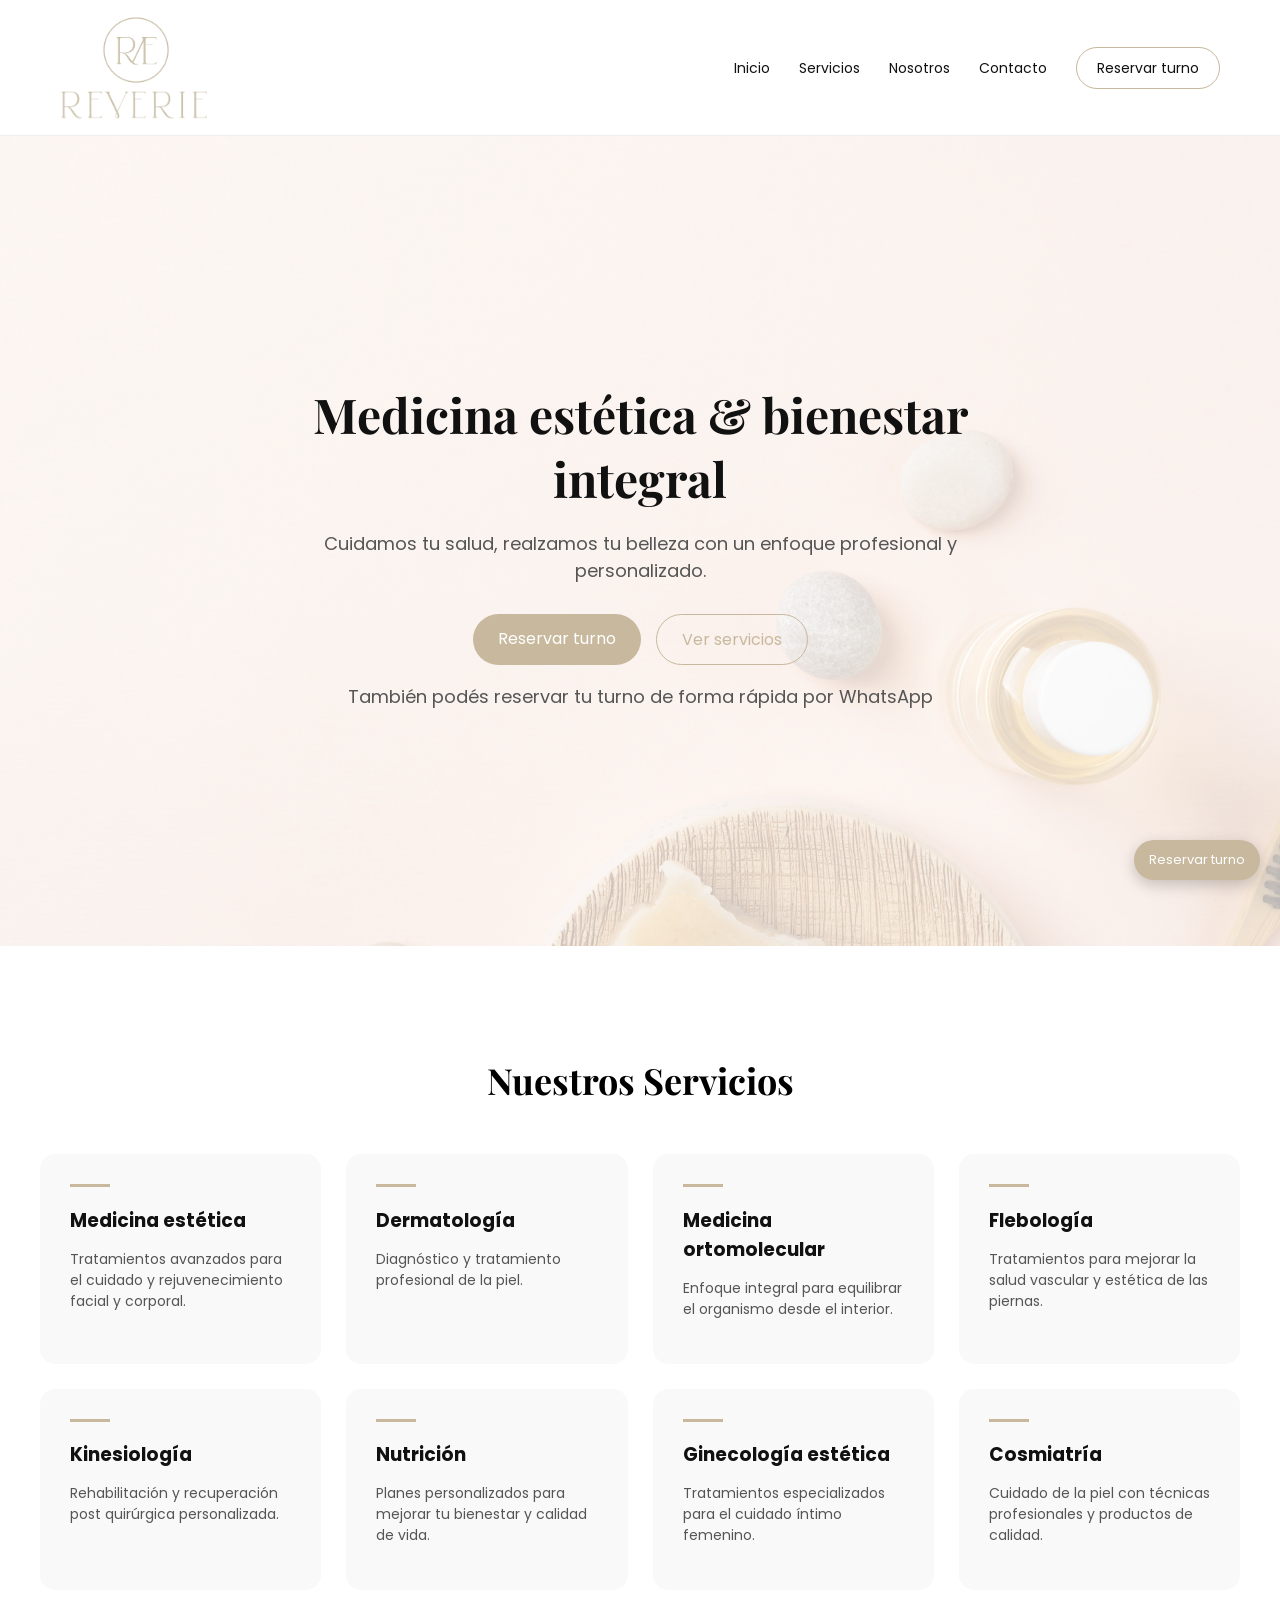
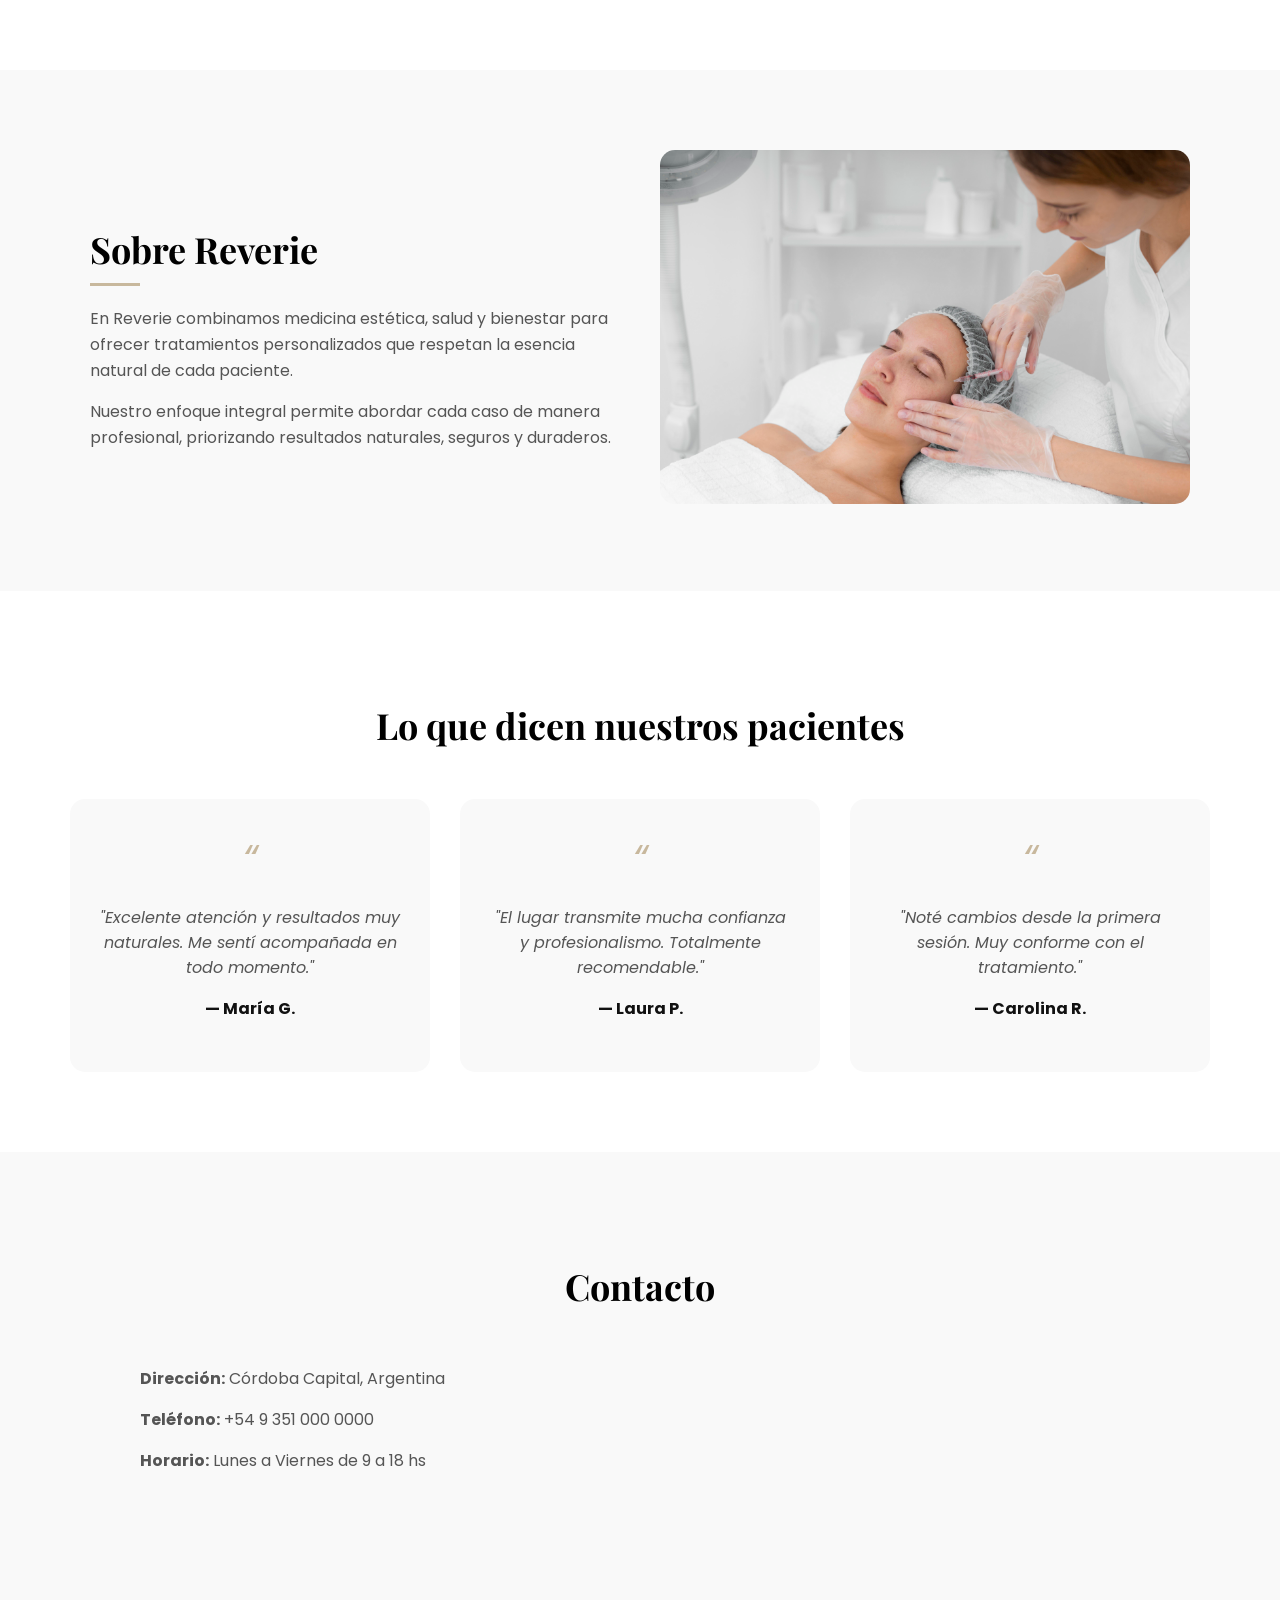
==== index.html @ ec33762c "Primera versión web Reverie" ====
<!DOCTYPE html>
<html lang="es">
<head>
  <meta charset="UTF-8">
  <title>Reverie</title>
  <link rel="stylesheet" href="assets/css/styles.css">
  <link href="https://fonts.googleapis.com/css2?family=Playfair+Display&family=Poppins&display=swap" rel="stylesheet">
  <meta name="viewport" content="width=device-width, initial-scale=1.0">
</head>

<body>

<header class="header">
  <div class="logo">
    <img src="assets/img/Logos/Logos_Logo-Top1.png" alt="Reverie símbolo" class="logo-top">
    <img src="assets/img/Logos/Logos_Logo-Text1.png" alt="Reverie" class="logo-text">
  </div>

  <nav class="nav">
    <a href="#">Inicio</a>
    <a href="#servicios">Servicios</a>
    <a href="#nosotros">Nosotros</a>
    <a href="#contacto">Contacto</a>

    <a href="https://wa.me/5493510000000?text=Hola,%20quiero%20sacar%20un%20turno%20en%20Reverie" 
       class="btn-nav" 
       target="_blank">
       Reservar turno
    </a>
  </nav>
</header>

<section class="hero">
  <div class="hero-content">
    <h1>Medicina estética & bienestar integral</h1>
    <p>Cuidamos tu salud, realzamos tu belleza con un enfoque profesional y personalizado.</p>
    
    <div class="hero-buttons">
      <a href="https://wa.me/5493510000000?text=Hola,%20me%20gustaría%20sacar%20un%20turno%20en%20Reverie" 
         class="btn-primary" 
         target="_blank">
         Reservar turno
      </a>

      <a href="#servicios" class="btn-secondary">Ver servicios</a>
    </div>

    <p class="whatsapp-info">
      También podés reservar tu turno de forma rápida por WhatsApp
    </p>
  </div>
</section>

<section class="services" id="servicios">
  <h2>Nuestros Servicios</h2>

  <div class="services-container">

    <div class="service-card">
      <h3>Medicina estética</h3>
      <p>Tratamientos avanzados para el cuidado y rejuvenecimiento facial y corporal.</p>
    </div>

    <div class="service-card">
      <h3>Dermatología</h3>
      <p>Diagnóstico y tratamiento profesional de la piel.</p>
    </div>

    <div class="service-card">
      <h3>Medicina ortomolecular</h3>
      <p>Enfoque integral para equilibrar el organismo desde el interior.</p>
    </div>

    <div class="service-card">
      <h3>Flebología</h3>
      <p>Tratamientos para mejorar la salud vascular y estética de las piernas.</p>
    </div>

    <div class="service-card">
      <h3>Kinesiología</h3>
      <p>Rehabilitación y recuperación post quirúrgica personalizada.</p>
    </div>

    <div class="service-card">
      <h3>Nutrición</h3>
      <p>Planes personalizados para mejorar tu bienestar y calidad de vida.</p>
    </div>

    <div class="service-card">
      <h3>Ginecología estética</h3>
      <p>Tratamientos especializados para el cuidado íntimo femenino.</p>
    </div>

    <div class="service-card">
      <h3>Cosmiatría</h3>
      <p>Cuidado de la piel con técnicas profesionales y productos de calidad.</p>
    </div>

  </div>
</section>

<section class="about" id="nosotros">
  <div class="about-container">

    <div class="about-text">
      <h2>Sobre Reverie</h2>
      <p>
        En Reverie combinamos medicina estética, salud y bienestar para ofrecer tratamientos personalizados que respetan la esencia natural de cada paciente.
      </p>
      <p>
        Nuestro enfoque integral permite abordar cada caso de manera profesional, priorizando resultados naturales, seguros y duraderos.
      </p>
    </div>

    <div class="about-image">
      <img src="assets/img/tratamientoestetico.jpg" alt="Centro estético Reverie">
    </div>

  </div>
</section>

<section class="testimonials">
  <h2>Lo que dicen nuestros pacientes</h2>

  <div class="testimonials-container">

    <div class="testimonial-card">
      <p>"Excelente atención y resultados muy naturales. Me sentí acompañada en todo momento."</p>
      <h4>— María G.</h4>
    </div>

    <div class="testimonial-card">
      <p>"El lugar transmite mucha confianza y profesionalismo. Totalmente recomendable."</p>
      <h4>— Laura P.</h4>
    </div>

    <div class="testimonial-card">
      <p>"Noté cambios desde la primera sesión. Muy conforme con el tratamiento."</p>
      <h4>— Carolina R.</h4>
    </div>

  </div>
</section>

<section class="contact" id="contacto">
  <h2>Contacto</h2>

  <div class="contact-container">

    <div class="contact-info">
      <p><strong>Dirección:</strong> Córdoba Capital, Argentina</p>
      <p><strong>Teléfono:</strong> +54 9 351 000 0000</p>
      <p><strong>Horario:</strong> Lunes a Viernes de 9 a 18 hs</p>
    </div>

    <div class="contact-map">
      <iframe 
        src="https://www.google.com/maps?q=Cordoba+Argentina&output=embed"
        width="100%" 
        height="300" 
        style="border:0;" 
        loading="lazy">
      </iframe>
    </div>

  </div>
</section>

<a href="https://wa.me/5493510000000?text=Hola,%20quiero%20sacar%20un%20turno%20en%20Reverie" 
   class="whatsapp-float" 
   target="_blank">
   Reservar turno
</a>

</body>
</html>
---- assets/css/styles.css ----
body {
  margin: 0;
  font-family: 'Poppins', sans-serif;
}

.header {
  display: flex;
  justify-content: space-between;
  align-items: center;
  padding: 15px 60px;
  background-color: white;
  border-bottom: 1px solid #eee;
}

.logo {
  display: flex;
  flex-direction: column;
  align-items: center;
}

.logo-top {
  height: 70px;
}

.logo-text {
  height: 30px;
  margin-top: 5px;
}

.nav a {
  margin-left: 25px;
  text-decoration: none;
  color: #111;
  font-size: 14px;
  transition: 0.3s;
}

.nav a:hover {
  color: #C8B89D;
}

.btn-nav {
  padding: 10px 20px;
  border: 1px solid #C8B89D;
  border-radius: 25px;
  color: #C8B89D;
}

.btn-nav:hover {
  background-color: #C8B89D;
  color: white;
}









.hero {
  height: 90vh;
  display: flex;
  align-items: center;
  justify-content: center;
  text-align: center;
  background: url('../img/fondorosaconvelas.jpg') center/cover no-repeat;
  padding: 0 20px;
}

.hero {
  position: relative;
}

.hero::before {
  content: "";
  position: absolute;
  width: 100%;
  height: 100%;
  background: rgba(255,255,255,0.7);
}

.hero-content {
  position: relative;
  z-index: 2;
}

.hero-content {
  max-width: 700px;
}

.hero h1 {
  font-family: 'Playfair Display', serif;
  font-size: 48px;
  margin-bottom: 20px;
  color: #111;
}

.hero p {
  font-size: 18px;
  color: #555;
  margin-bottom: 30px;
}

.hero-buttons {
  display: flex;
  justify-content: center;
  gap: 15px;
}

.btn-primary {
  padding: 12px 25px;
  background-color: #C8B89D;
  color: white;
  text-decoration: none;
  border-radius: 30px;
  transition: 0.3s;
}

.btn-primary:hover {
  background-color: #b2a487;
}

.btn-secondary {
  padding: 12px 25px;
  border: 1px solid #C8B89D;
  color: #C8B89D;
  text-decoration: none;
  border-radius: 30px;
}

.btn-secondary:hover {
  background-color: #C8B89D;
  color: white;
}






.services {
  padding: 80px 40px;
  background-color: #fff;
  text-align: center;
}

.services h2 {
  font-family: 'Playfair Display', serif;
  font-size: 36px;
  margin-bottom: 50px;
}

.services-container {
  display: grid;
  grid-template-columns: repeat(auto-fit, minmax(250px, 1fr));
  gap: 25px;
}

.service-card {
  background-color: #F9F9F9;
  padding: 30px;
  border-radius: 15px;
  transition: 0.3s;
  text-align: left;
}

.service-card h3 {
  margin-bottom: 10px;
  color: #111;
}

.service-card p {
  color: #555;
  font-size: 14px;
}

.service-card:hover {
  transform: translateY(-5px);
  box-shadow: 0 10px 25px rgba(0,0,0,0.08);
}

.service-card::before {
  content: "";
  display: block;
  width: 40px;
  height: 3px;
  background-color: #C8B89D;
  margin-bottom: 15px;
}


.about {
  padding: 80px 40px;
  background-color: #F9F9F9;
}

.about-container {
  display: flex;
  align-items: center;
  justify-content: space-between;
  gap: 40px;
  max-width: 1100px;
  margin: auto;
}

.about-text {
  flex: 1;
}

.about-text h2 {
  font-family: 'Playfair Display', serif;
  font-size: 36px;
  margin-bottom: 20px;
}

.about-text p {
  color: #555;
  margin-bottom: 15px;
  line-height: 1.6;
}

.about-image {
  flex: 1;
}

.about-image img {
  width: 100%;
  border-radius: 15px;
}

.about-text h2::after {
  content: "";
  display: block;
  width: 50px;
  height: 3px;
  background-color: #C8B89D;
  margin-top: 10px;
}




.testimonials {
  padding: 80px 40px;
  background-color: #fff;
  text-align: center;
}

.testimonials h2 {
  font-family: 'Playfair Display', serif;
  font-size: 36px;
  margin-bottom: 50px;
}

.testimonials-container {
  display: flex;
  justify-content: center;
  gap: 30px;
  flex-wrap: wrap;
}

.testimonial-card {
  background-color: #F9F9F9;
  padding: 30px;
  border-radius: 15px;
  max-width: 300px;
  font-style: italic;
  color: #555;
  transition: 0.3s;
}

.testimonial-card h4 {
  margin-top: 15px;
  font-style: normal;
  color: #111;
}

.testimonial-card:hover {
  transform: translateY(-5px);
  box-shadow: 0 10px 25px rgba(0,0,0,0.08);
}

.testimonial-card::before {
  content: "“";
  font-size: 40px;
  color: #C8B89D;
  display: block;
  margin-bottom: 10px;
}





.contact {
  padding: 80px 40px;
  background-color: #F9F9F9;
  text-align: center;
}

.contact h2 {
  font-family: 'Playfair Display', serif;
  font-size: 36px;
  margin-bottom: 40px;
}

.contact-container {
  display: flex;
  justify-content: space-between;
  gap: 40px;
  max-width: 1000px;
  margin: auto;
  flex-wrap: wrap;
}

.contact-info {
  flex: 1;
  text-align: left;
  color: #555;
}

.contact-info p {
  margin-bottom: 10px;
}

.contact-map {
  flex: 1;
}





.whatsapp-float {
  position: fixed;
  bottom: 20px;
  right: 20px;
  background-color: #C8B89D;
  color: white;
  padding: 12px 18px;
  border-radius: 30px;
  text-decoration: none;
  font-size: 14px;
  box-shadow: 0 5px 15px rgba(0,0,0,0.2);
  transition: 0.3s;
}

.whatsapp-float:hover {
  background-color: #b2a487;
}



.login {
  height: 100vh;
  display: flex;
  justify-content: center;
  align-items: center;
  background-color: #F5F5F5;
}

.login-container {
  background: white;
  padding: 40px;
  border-radius: 15px;
  width: 300px;
  text-align: center;
  box-shadow: 0 10px 25px rgba(0,0,0,0.1);
}

.login-container h2 {
  font-family: 'Playfair Display', serif;
  margin-bottom: 20px;
}

.login-container input {
  width: 100%;
  padding: 10px;
  margin-bottom: 15px;
  border: 1px solid #ddd;
  border-radius: 8px;
}

.login-container button {
  width: 100%;
  padding: 10px;
  background-color: #C8B89D;
  color: white;
  border: none;
  border-radius: 25px;
  cursor: pointer;
}

.login-container button:hover {
  background-color: #b2a487;
}




@media (max-width: 768px) {
  .header {
    flex-direction: column;
    padding: 15px;
  }

  .nav {
    display: flex;
    flex-direction: column;
    gap: 10px;
    margin-top: 10px;
  }

  .nav a {
    margin: 0;
  }
}

@media (max-width: 768px) {
  .hero {
    height: auto;
    padding: 60px 20px;
  }

  .hero h1 {
    font-size: 28px;
  }

  .hero p {
    font-size: 16px;
  }

  .hero-buttons {
    flex-direction: column;
  }

  .btn-primary,
  .btn-secondary {
    width: 100%;
  }
}

@media (max-width: 768px) {
  .services {
    padding: 60px 20px;
  }
}

@media (max-width: 768px) {
  .about-container {
    flex-direction: column;
    text-align: center;
  }

  .about-text {
    text-align: center;
  }
}

@media (max-width: 768px) {
  .contact-container {
    flex-direction: column;
  }

  .contact-info {
    text-align: center;
  }
}

.whatsapp-float {
  font-size: 13px;
  padding: 10px 15px;
}
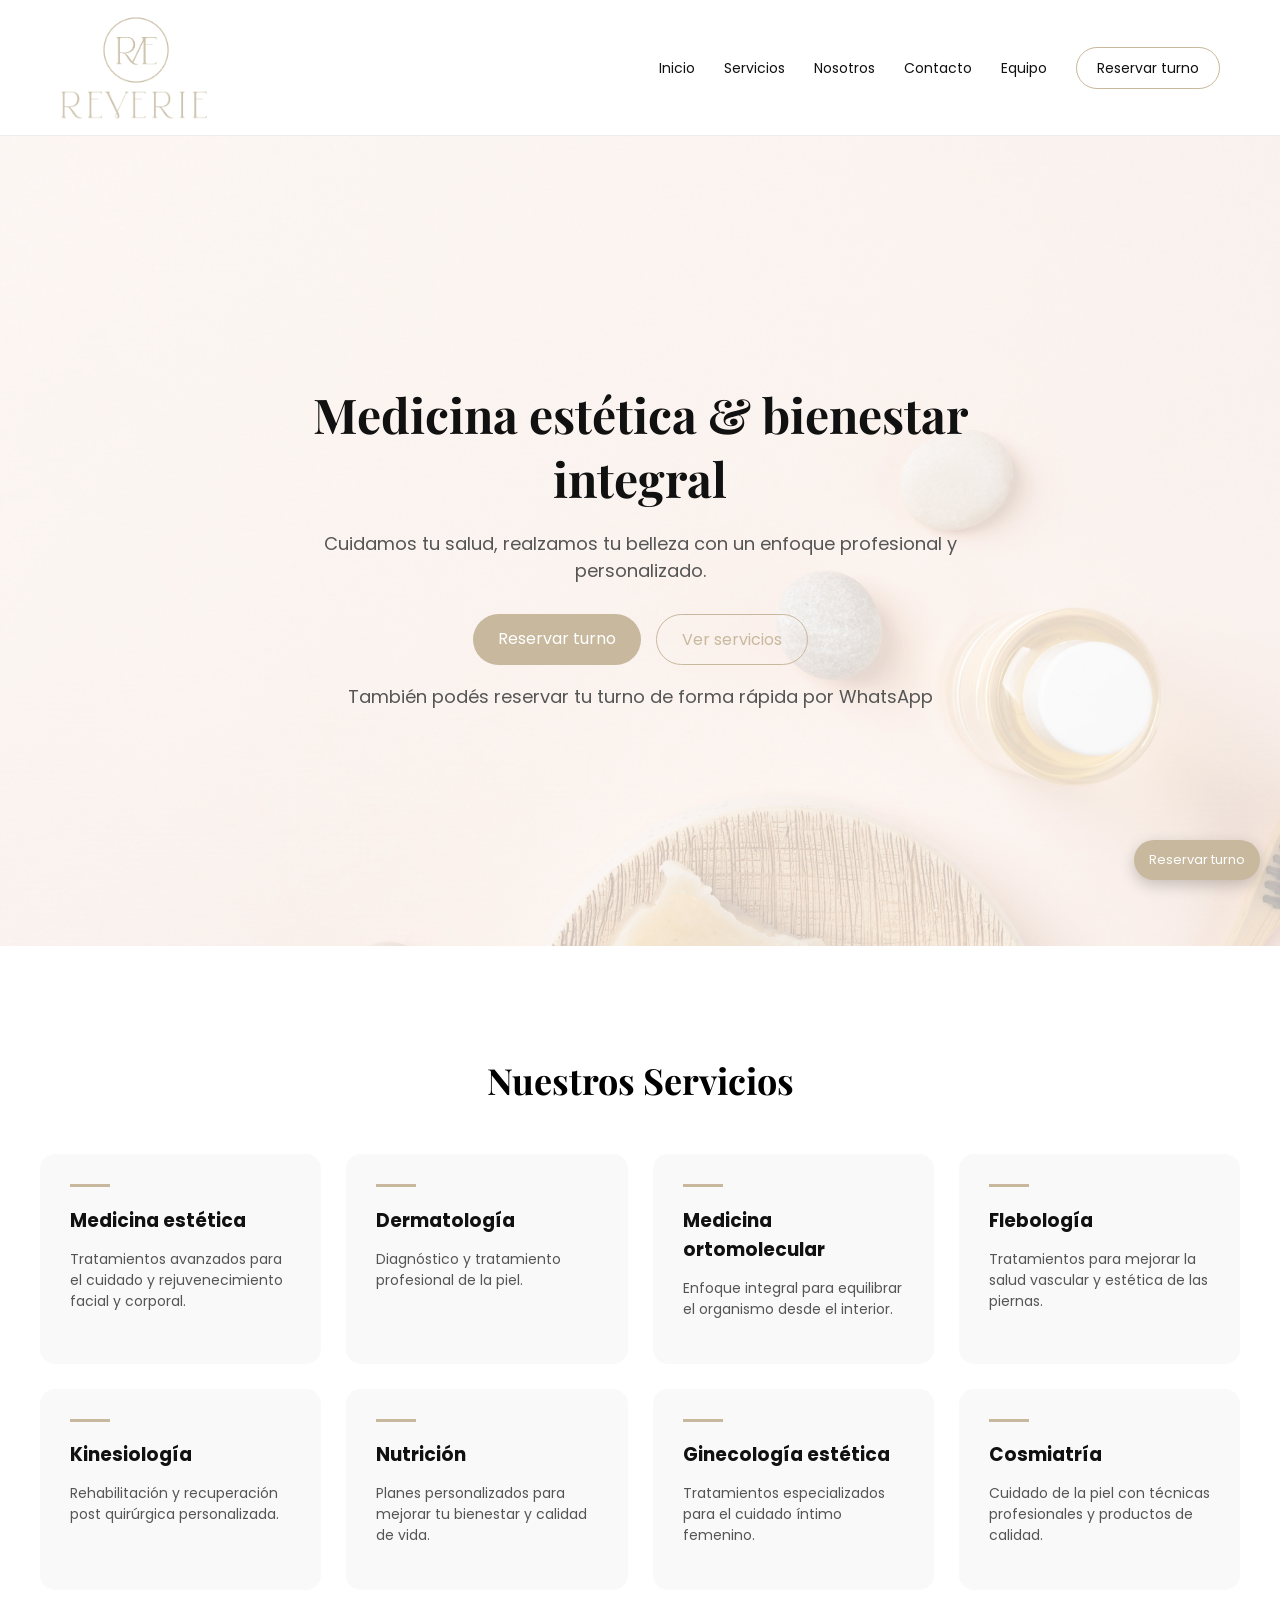
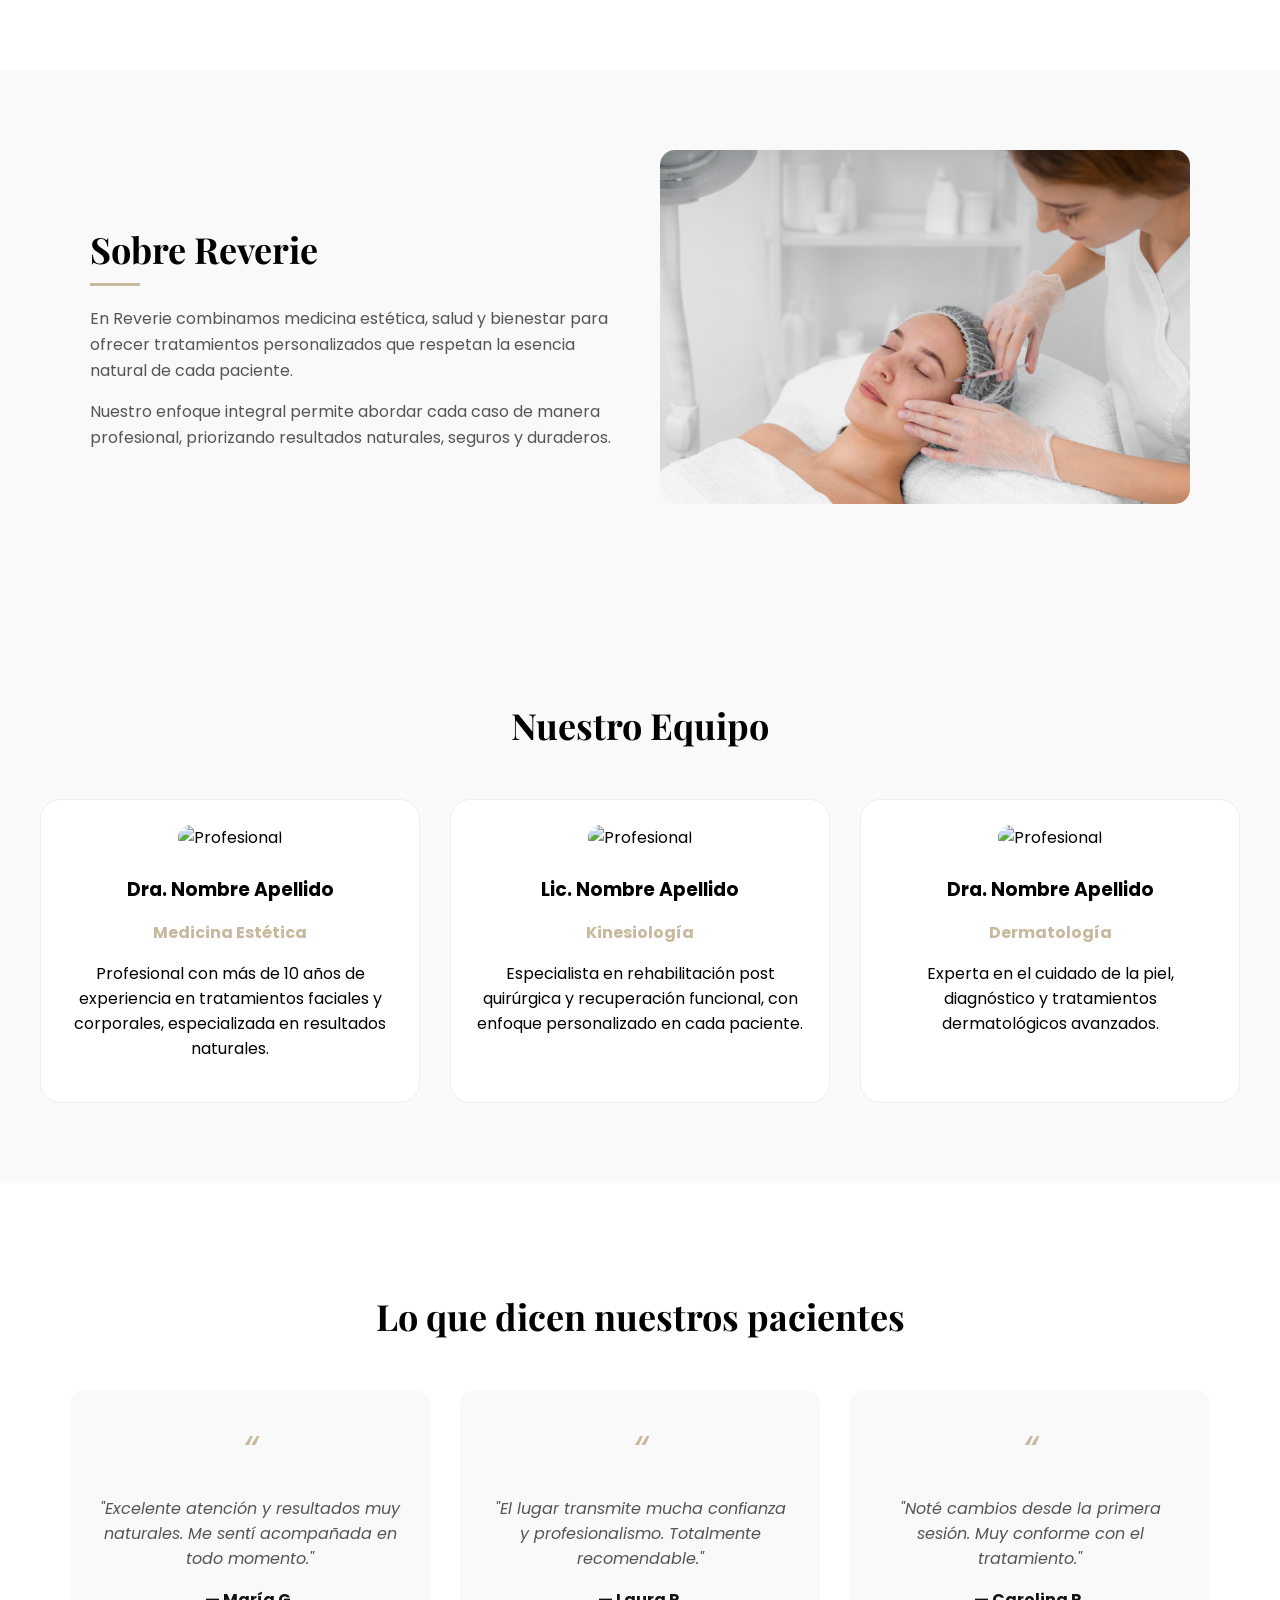
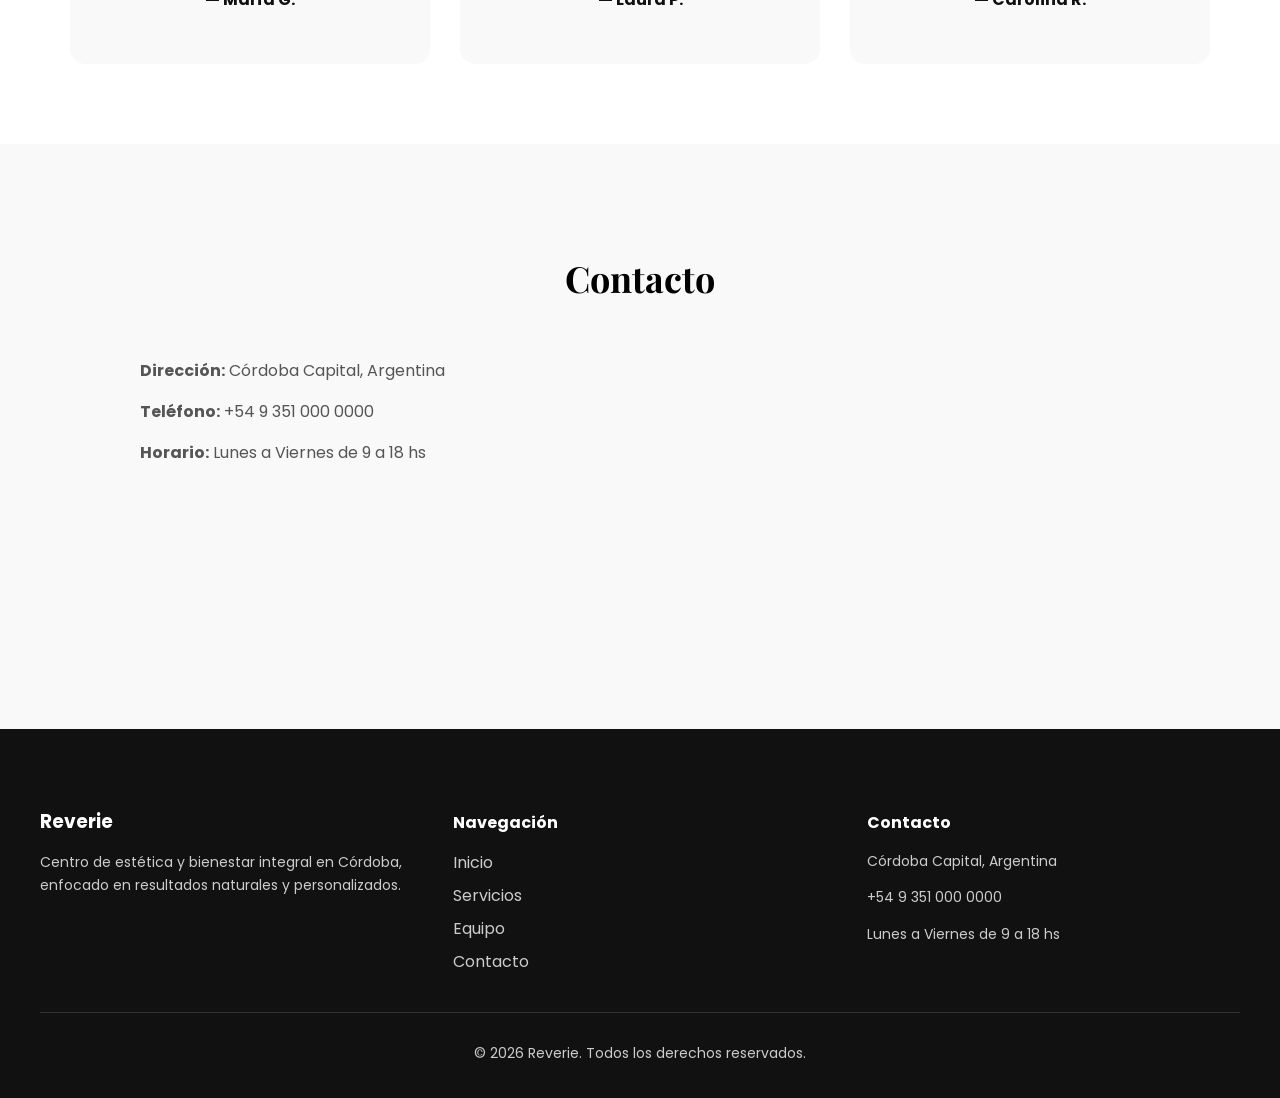
==== commit 5139f254: "Reverie cambios en el footer" ====
--- a/index.html
+++ b/index.html
@@ -6,6 +6,10 @@
   <link rel="stylesheet" href="assets/css/styles.css">
   <link href="https://fonts.googleapis.com/css2?family=Playfair+Display&family=Poppins&display=swap" rel="stylesheet">
   <meta name="viewport" content="width=device-width, initial-scale=1.0">
+  <meta name="description" content="Centro de estética en Córdoba especializado en medicina estética, dermatología, kinesiología y bienestar integral.">
+  <meta name="keywords" content="estética Córdoba, dermatología Córdoba, tratamientos faciales, kinesiología, spa Córdoba">
+  <meta name="author" content="Reverie">
+
 </head>
 
 <body>
@@ -21,6 +25,7 @@
     <a href="#servicios">Servicios</a>
     <a href="#nosotros">Nosotros</a>
     <a href="#contacto">Contacto</a>
+    <a href="#equipo">Equipo</a>
 
     <a href="https://wa.me/5493510000000?text=Hola,%20quiero%20sacar%20un%20turno%20en%20Reverie" 
        class="btn-nav" 
@@ -28,6 +33,8 @@
        Reservar turno
     </a>
   </nav>
+
+  
 </header>
 
 <section class="hero">
@@ -119,6 +126,41 @@
   </div>
 </section>
 
+<section class="team" id="equipo">
+  <h2>Nuestro Equipo</h2>
+
+  <div class="team-container">
+
+    <div class="team-card">
+      <img src="assets/img/profesional1.jpg" alt="Profesional">
+      <h3>Dra. Nombre Apellido</h3>
+      <p class="especialidad">Medicina Estética</p>
+      <p>
+        Profesional con más de 10 años de experiencia en tratamientos faciales y corporales, especializada en resultados naturales.
+      </p>
+    </div>
+
+    <div class="team-card">
+      <img src="assets/img/profesional2.jpg" alt="Profesional">
+      <h3>Lic. Nombre Apellido</h3>
+      <p class="especialidad">Kinesiología</p>
+      <p>
+        Especialista en rehabilitación post quirúrgica y recuperación funcional, con enfoque personalizado en cada paciente.
+      </p>
+    </div>
+
+    <div class="team-card">
+      <img src="assets/img/profesional3.jpg" alt="Profesional">
+      <h3>Dra. Nombre Apellido</h3>
+      <p class="especialidad">Dermatología</p>
+      <p>
+        Experta en el cuidado de la piel, diagnóstico y tratamientos dermatológicos avanzados.
+      </p>
+    </div>
+
+  </div>
+</section>
+
 <section class="testimonials">
   <h2>Lo que dicen nuestros pacientes</h2>
 
@@ -172,5 +214,37 @@
    Reservar turno
 </a>
 
+<footer class="footer">
+
+  <div class="footer-container">
+
+    <div class="footer-brand">
+      <h3>Reverie</h3>
+      <p>Centro de estética y bienestar integral en Córdoba, enfocado en resultados naturales y personalizados.</p>
+    </div>
+
+    <div class="footer-links">
+      <h4>Navegación</h4>
+      <a href="#">Inicio</a>
+      <a href="#servicios">Servicios</a>
+      <a href="#equipo">Equipo</a>
+      <a href="#contacto">Contacto</a>
+    </div>
+
+    <div class="footer-contact">
+      <h4>Contacto</h4>
+      <p>Córdoba Capital, Argentina</p>
+      <p>+54 9 351 000 0000</p>
+      <p>Lunes a Viernes de 9 a 18 hs</p>
+    </div>
+
+  </div>
+
+  <div class="footer-bottom">
+    <p>© 2026 Reverie. Todos los derechos reservados.</p>
+  </div>
+
+</footer>
+
 </body>
 </html>
--- a/assets/css/styles.css
+++ b/assets/css/styles.css
@@ -239,6 +239,59 @@
   margin-top: 10px;
 }
 
+
+
+
+
+
+.team {
+  padding: 80px 40px;
+  background-color: #FAFAFA;
+  text-align: center;
+}
+
+.team h2 {
+  font-family: 'Playfair Display', serif;
+  font-size: 36px;
+  margin-bottom: 50px;
+}
+
+.team-container {
+  display: grid;
+  grid-template-columns: repeat(auto-fit, minmax(250px, 1fr));
+  gap: 30px;
+}
+
+.team-card {
+  background: white;
+  border-radius: 20px;
+  padding: 25px;
+  transition: 0.3s;
+  border: 1px solid #eee;
+}
+
+.team-card:hover {
+  transform: translateY(-8px);
+  box-shadow: 0 15px 30px rgba(0,0,0,0.08);
+}
+
+.team-card img {
+  width: 100%;
+  height: 250px;
+  object-fit: cover;
+  border-radius: 15px;
+  margin-bottom: 15px;
+}
+
+.team-card h3 {
+  margin: 10px 0 5px;
+}
+
+.especialidad {
+  color: #C8B89D;
+  font-weight: bold;
+  margin-bottom: 10px;
+}
 
 
 
@@ -474,3 +527,49 @@
   padding: 10px 15px;
 }
 
+
+
+
+
+.footer {
+  background-color: #111;
+  color: #fff;
+  padding: 60px 40px 20px;
+}
+
+.footer-container {
+  display: grid;
+  grid-template-columns: repeat(auto-fit, minmax(200px, 1fr));
+  gap: 40px;
+  margin-bottom: 30px;
+}
+
+.footer h3, .footer h4 {
+  margin-bottom: 15px;
+}
+
+.footer p {
+  color: #ccc;
+  font-size: 14px;
+  line-height: 1.6;
+}
+
+.footer-links a {
+  display: block;
+  text-decoration: none;
+  color: #ccc;
+  margin-bottom: 8px;
+  transition: 0.3s;
+}
+
+.footer-links a:hover {
+  color: #C8B89D;
+}
+
+.footer-bottom {
+  border-top: 1px solid #333;
+  text-align: center;
+  padding-top: 15px;
+  font-size: 13px;
+  color: #777;
+}
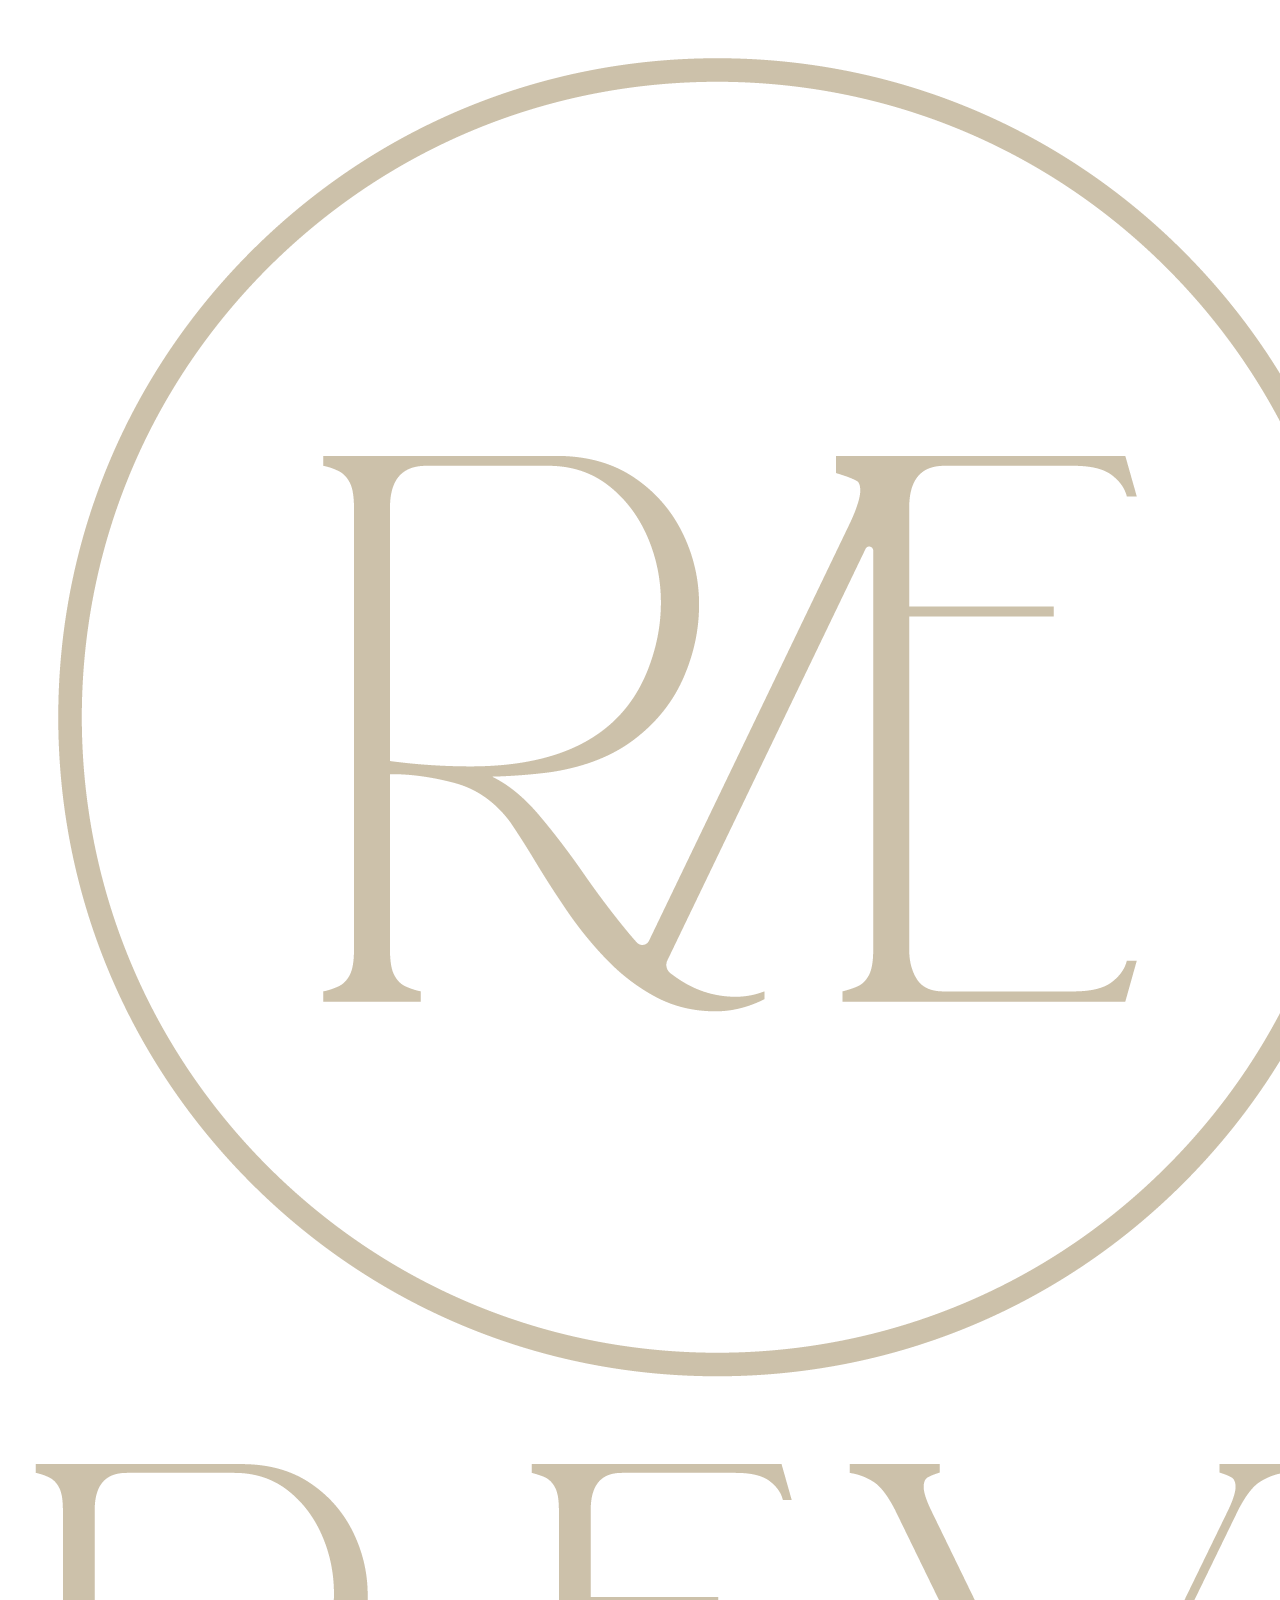
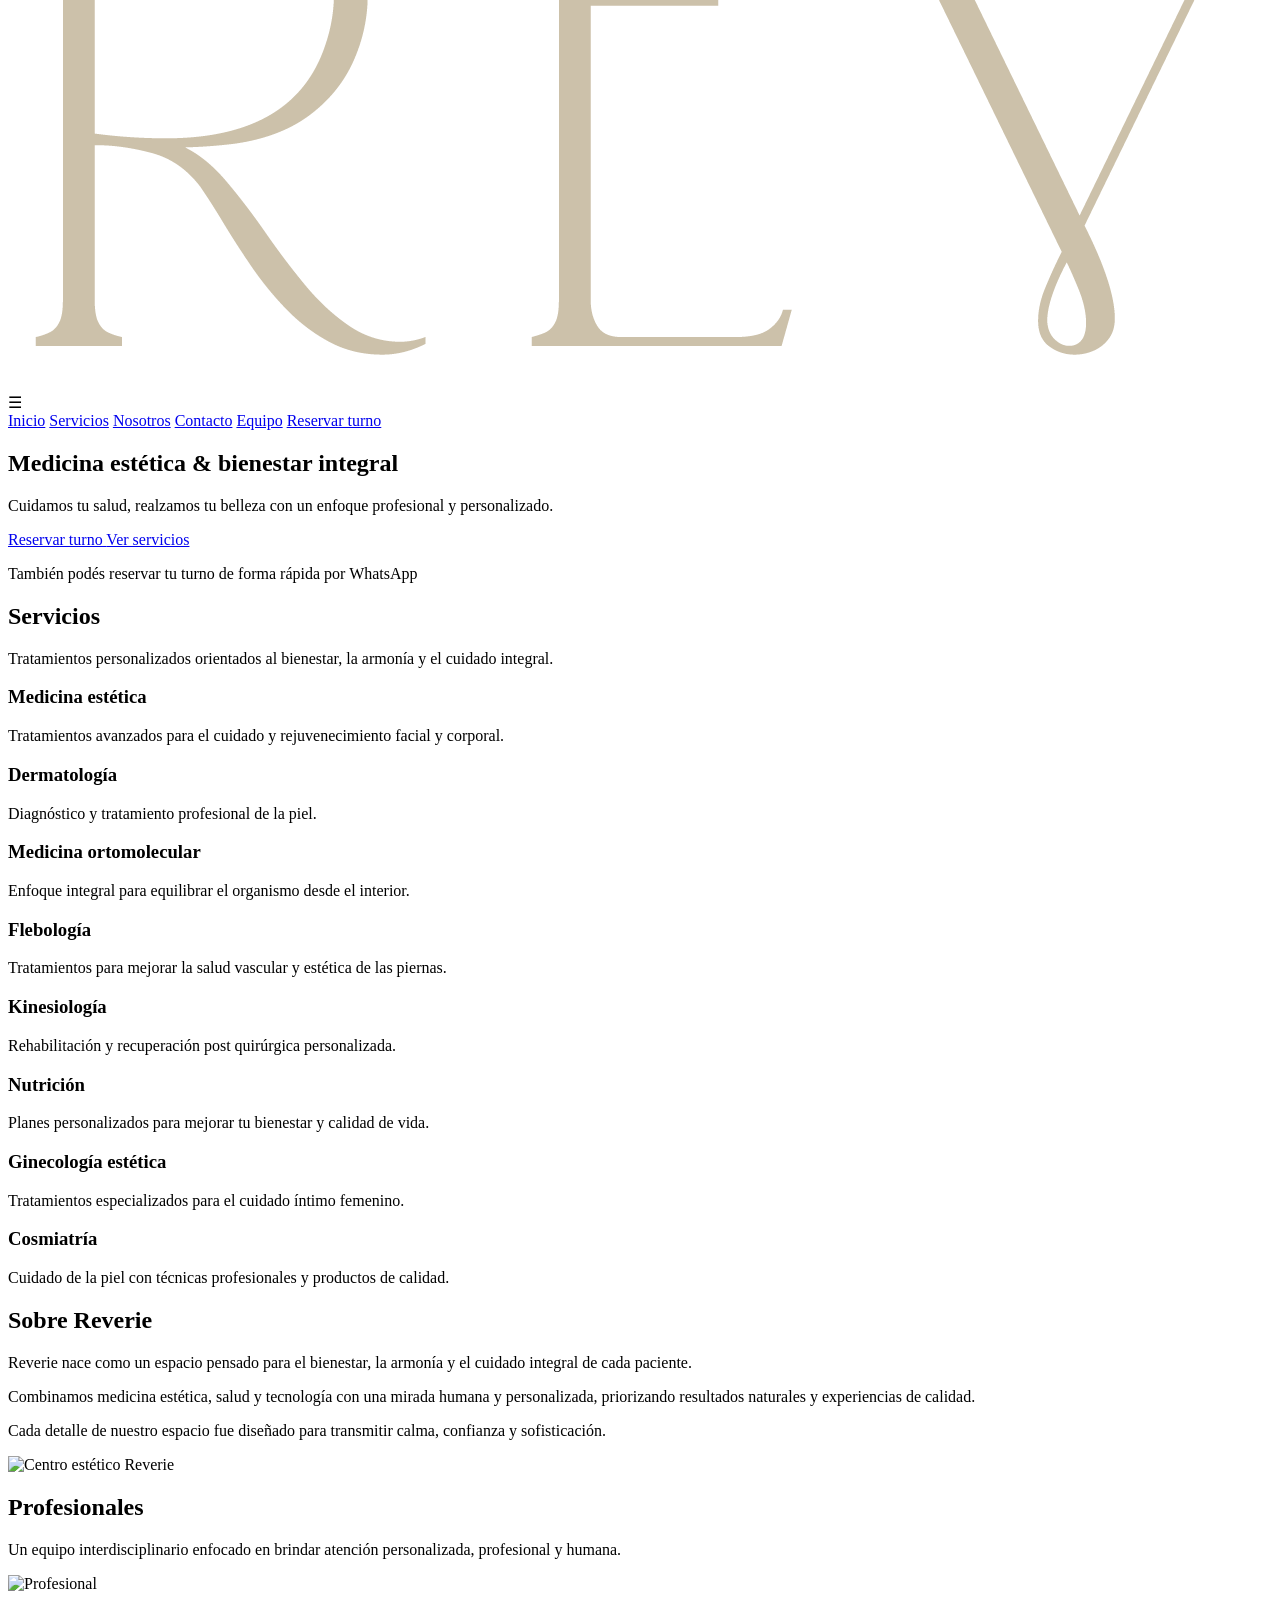
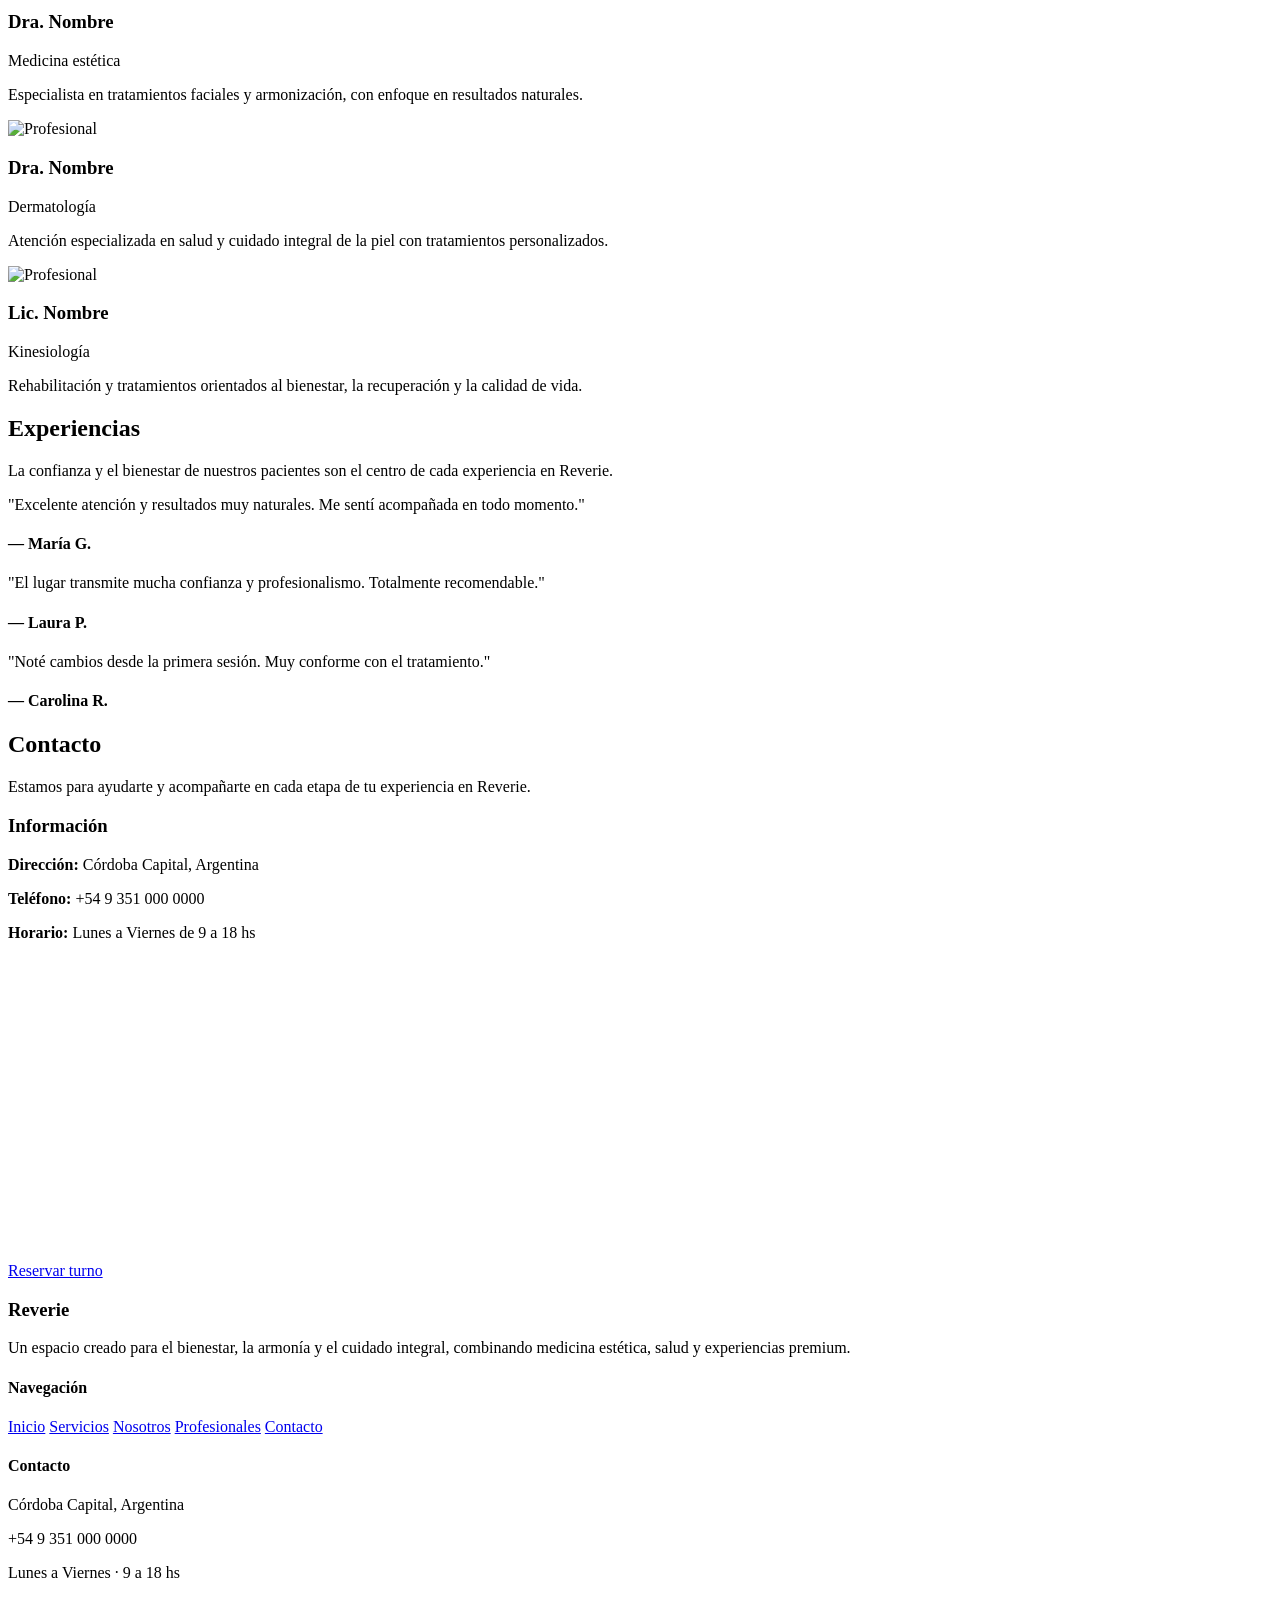
==== commit 463abd5b: "Add files via upload" ====
--- a/index.html
+++ b/index.html
@@ -3,7 +3,7 @@
 <head>
   <meta charset="UTF-8">
   <title>Reverie</title>
-  <link rel="stylesheet" href="assets/css/styles.css">
+  <link rel="stylesheet" href="assets/css/styles-v2.css">
   <link href="https://fonts.googleapis.com/css2?family=Playfair+Display&family=Poppins&display=swap" rel="stylesheet">
   <meta name="viewport" content="width=device-width, initial-scale=1.0">
   <meta name="description" content="Centro de estética en Córdoba especializado en medicina estética, dermatología, kinesiología y bienestar integral.">
@@ -20,6 +20,9 @@
     <img src="assets/img/Logos/Logos_Logo-Text1.png" alt="Reverie" class="logo-text">
   </div>
 
+ <div class="menu-toggle" id="menu-toggle">
+  ☰
+</div> 
   <nav class="nav">
     <a href="#">Inicio</a>
     <a href="#servicios">Servicios</a>
@@ -58,8 +61,16 @@
   </div>
 </section>
 
-<section class="services" id="servicios">
-  <h2>Nuestros Servicios</h2>
+<section class="services hidden" id="servicios">
+
+  <div class="services-header">
+    <h2>Servicios</h2>
+
+    <p>
+      Tratamientos personalizados orientados al bienestar,
+      la armonía y el cuidado integral.
+    </p>
+  </div>
 
   <div class="services-container">
 
@@ -106,63 +117,129 @@
   </div>
 </section>
 
-<section class="about" id="nosotros">
+<section class="about hidden" id="nosotros">
   <div class="about-container">
 
     <div class="about-text">
       <h2>Sobre Reverie</h2>
+
       <p>
-        En Reverie combinamos medicina estética, salud y bienestar para ofrecer tratamientos personalizados que respetan la esencia natural de cada paciente.
+        Reverie nace como un espacio pensado para el bienestar,
+        la armonía y el cuidado integral de cada paciente.
       </p>
+
       <p>
-        Nuestro enfoque integral permite abordar cada caso de manera profesional, priorizando resultados naturales, seguros y duraderos.
+        Combinamos medicina estética, salud y tecnología con una
+        mirada humana y personalizada, priorizando resultados
+        naturales y experiencias de calidad.
       </p>
+
+      <p>
+        Cada detalle de nuestro espacio fue diseñado para transmitir
+        calma, confianza y sofisticación.
+      </p>
     </div>
 
     <div class="about-image">
-      <img src="assets/img/tratamientoestetico.jpg" alt="Centro estético Reverie">
-    </div>
-
-  </div>
-</section>
-
-<section class="team" id="equipo">
-  <h2>Nuestro Equipo</h2>
+      <img src="assets/img/tratamientoesteticoreal.jpg" alt="Centro estético Reverie">
+    </div>
+
+  </div>
+</section>
+
+<section class="team hidden" id="equipo">
+
+  <div class="team-header">
+    <h2>Profesionales</h2>
+
+    <p>
+      Un equipo interdisciplinario enfocado en brindar
+      atención personalizada, profesional y humana.
+    </p>
+  </div>
 
   <div class="team-container">
 
+    <!-- PROFESIONAL 1 -->
     <div class="team-card">
+
       <img src="assets/img/profesional1.jpg" alt="Profesional">
-      <h3>Dra. Nombre Apellido</h3>
-      <p class="especialidad">Medicina Estética</p>
-      <p>
-        Profesional con más de 10 años de experiencia en tratamientos faciales y corporales, especializada en resultados naturales.
-      </p>
-    </div>
-
+
+      <div class="team-info">
+
+        <h3>Dra. Nombre</h3>
+
+        <div class="especialidad">
+          Medicina estética
+        </div>
+
+        <p>
+          Especialista en tratamientos faciales y armonización,
+          con enfoque en resultados naturales.
+        </p>
+
+      </div>
+
+    </div>
+
+    <!-- PROFESIONAL 2 -->
     <div class="team-card">
+
       <img src="assets/img/profesional2.jpg" alt="Profesional">
-      <h3>Lic. Nombre Apellido</h3>
-      <p class="especialidad">Kinesiología</p>
-      <p>
-        Especialista en rehabilitación post quirúrgica y recuperación funcional, con enfoque personalizado en cada paciente.
-      </p>
-    </div>
-
+
+      <div class="team-info">
+
+        <h3>Dra. Nombre</h3>
+
+        <div class="especialidad">
+          Dermatología
+        </div>
+
+        <p>
+          Atención especializada en salud y cuidado integral
+          de la piel con tratamientos personalizados.
+        </p>
+
+      </div>
+
+    </div>
+
+    <!-- PROFESIONAL 3 -->
     <div class="team-card">
+
       <img src="assets/img/profesional3.jpg" alt="Profesional">
-      <h3>Dra. Nombre Apellido</h3>
-      <p class="especialidad">Dermatología</p>
-      <p>
-        Experta en el cuidado de la piel, diagnóstico y tratamientos dermatológicos avanzados.
-      </p>
-    </div>
-
-  </div>
-</section>
-
-<section class="testimonials">
-  <h2>Lo que dicen nuestros pacientes</h2>
+
+      <div class="team-info">
+
+        <h3>Lic. Nombre</h3>
+
+        <div class="especialidad">
+          Kinesiología
+        </div>
+
+        <p>
+          Rehabilitación y tratamientos orientados al bienestar,
+          la recuperación y la calidad de vida.
+        </p>
+
+      </div>
+
+    </div>
+
+  </div>
+
+</section>
+<section class="testimonials hidden">
+  <div class="testimonials-header">
+
+  <h2>Experiencias</h2>
+
+  <p>
+    La confianza y el bienestar de nuestros pacientes
+    son el centro de cada experiencia en Reverie.
+  </p>
+
+</div>
 
   <div class="testimonials-container">
 
@@ -184,12 +261,22 @@
   </div>
 </section>
 
-<section class="contact" id="contacto">
+<section class="contact hidden" id="contacto">
+  <div class="contact-header">
+
   <h2>Contacto</h2>
 
+  <p>
+    Estamos para ayudarte y acompañarte en cada etapa
+    de tu experiencia en Reverie.
+  </p>
+
+</div>
+
   <div class="contact-container">
 
     <div class="contact-info">
+      <h3>Información</h3>
       <p><strong>Dirección:</strong> Córdoba Capital, Argentina</p>
       <p><strong>Teléfono:</strong> +54 9 351 000 0000</p>
       <p><strong>Horario:</strong> Lunes a Viernes de 9 a 18 hs</p>
@@ -219,32 +306,53 @@
   <div class="footer-container">
 
     <div class="footer-brand">
+
       <h3>Reverie</h3>
-      <p>Centro de estética y bienestar integral en Córdoba, enfocado en resultados naturales y personalizados.</p>
+
+      <p>
+        Un espacio creado para el bienestar, la armonía
+        y el cuidado integral, combinando medicina estética,
+        salud y experiencias premium.
+      </p>
+
     </div>
 
     <div class="footer-links">
+
       <h4>Navegación</h4>
+
       <a href="#">Inicio</a>
       <a href="#servicios">Servicios</a>
-      <a href="#equipo">Equipo</a>
+      <a href="#nosotros">Nosotros</a>
+      <a href="#equipo">Profesionales</a>
       <a href="#contacto">Contacto</a>
+
     </div>
 
     <div class="footer-contact">
+
       <h4>Contacto</h4>
+
       <p>Córdoba Capital, Argentina</p>
+
       <p>+54 9 351 000 0000</p>
-      <p>Lunes a Viernes de 9 a 18 hs</p>
+
+      <p>Lunes a Viernes · 9 a 18 hs</p>
+
     </div>
 
   </div>
 
   <div class="footer-bottom">
-    <p>© 2026 Reverie. Todos los derechos reservados.</p>
+
+    <p>
+      © 2026 Reverie · Todos los derechos reservados
+    </p>
+
   </div>
 
 </footer>
 
+<script src="assets/js/script.js"></script>
 </body>
 </html>
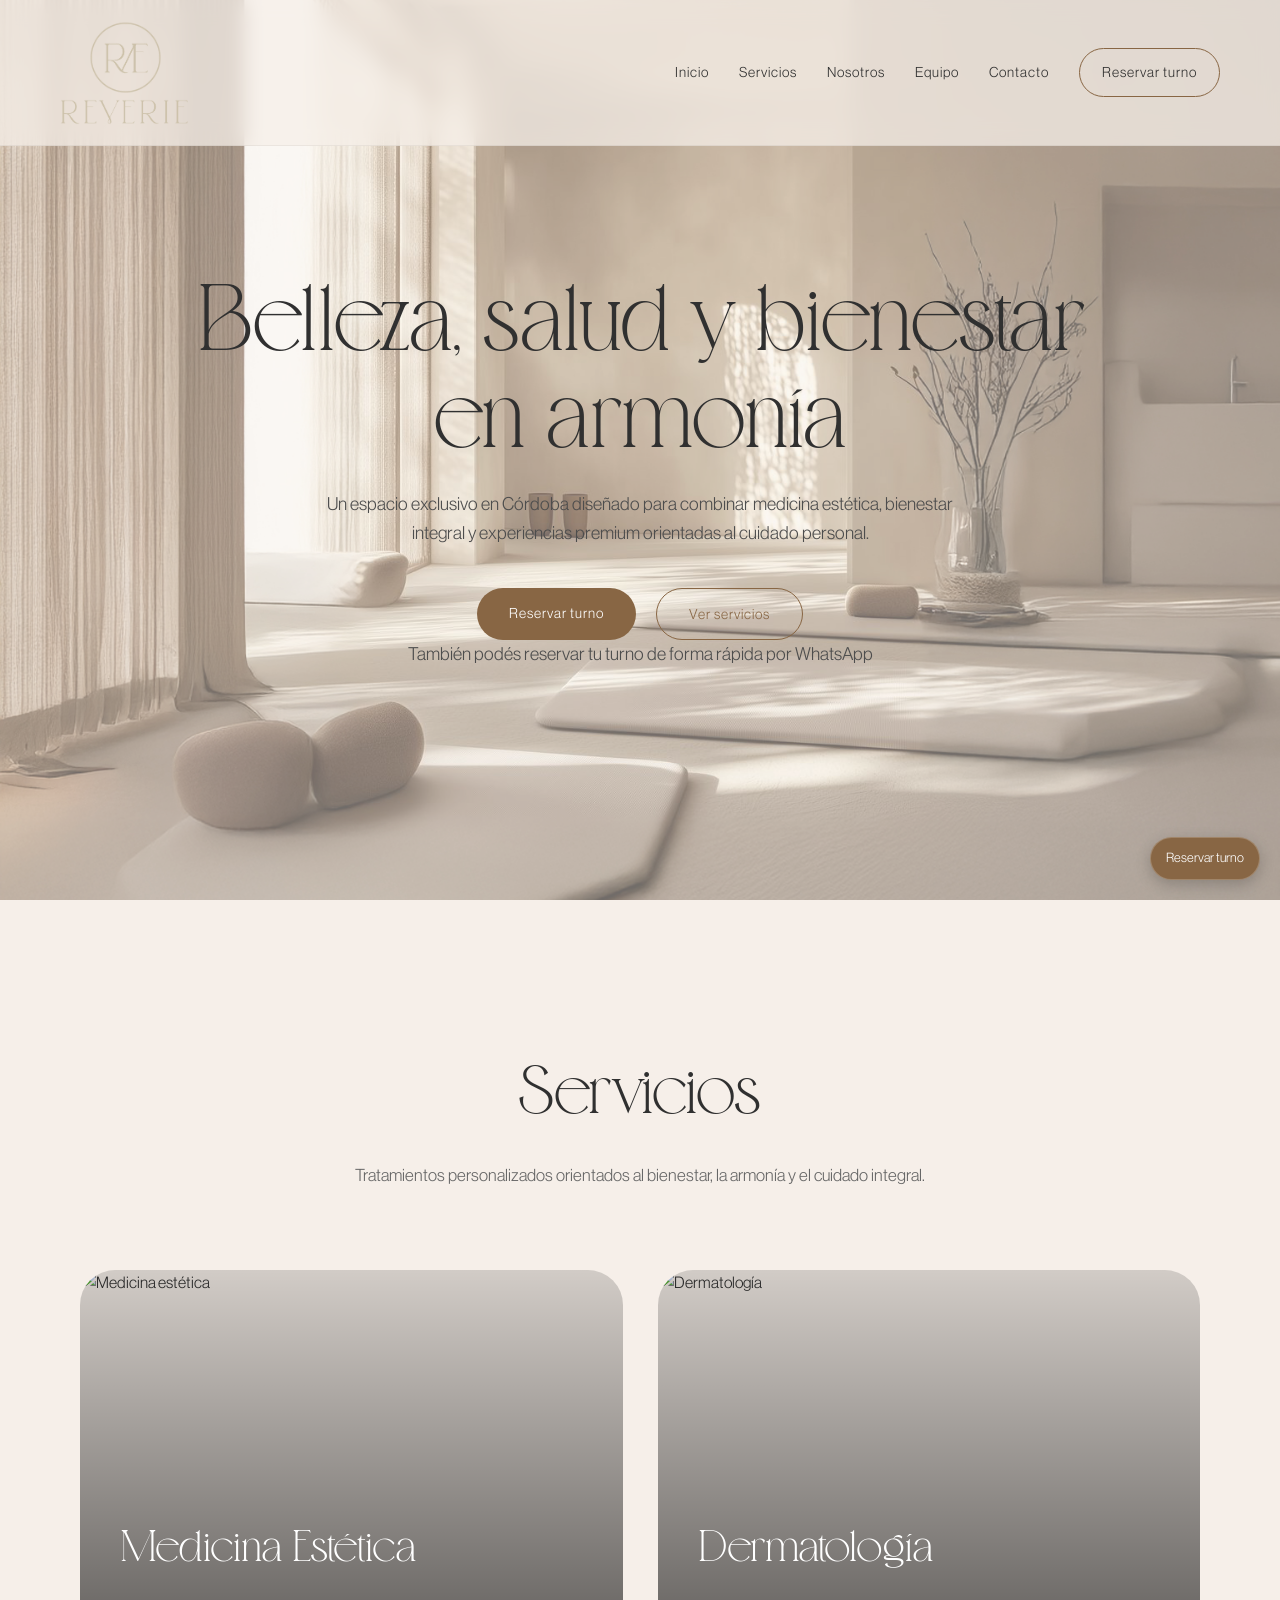
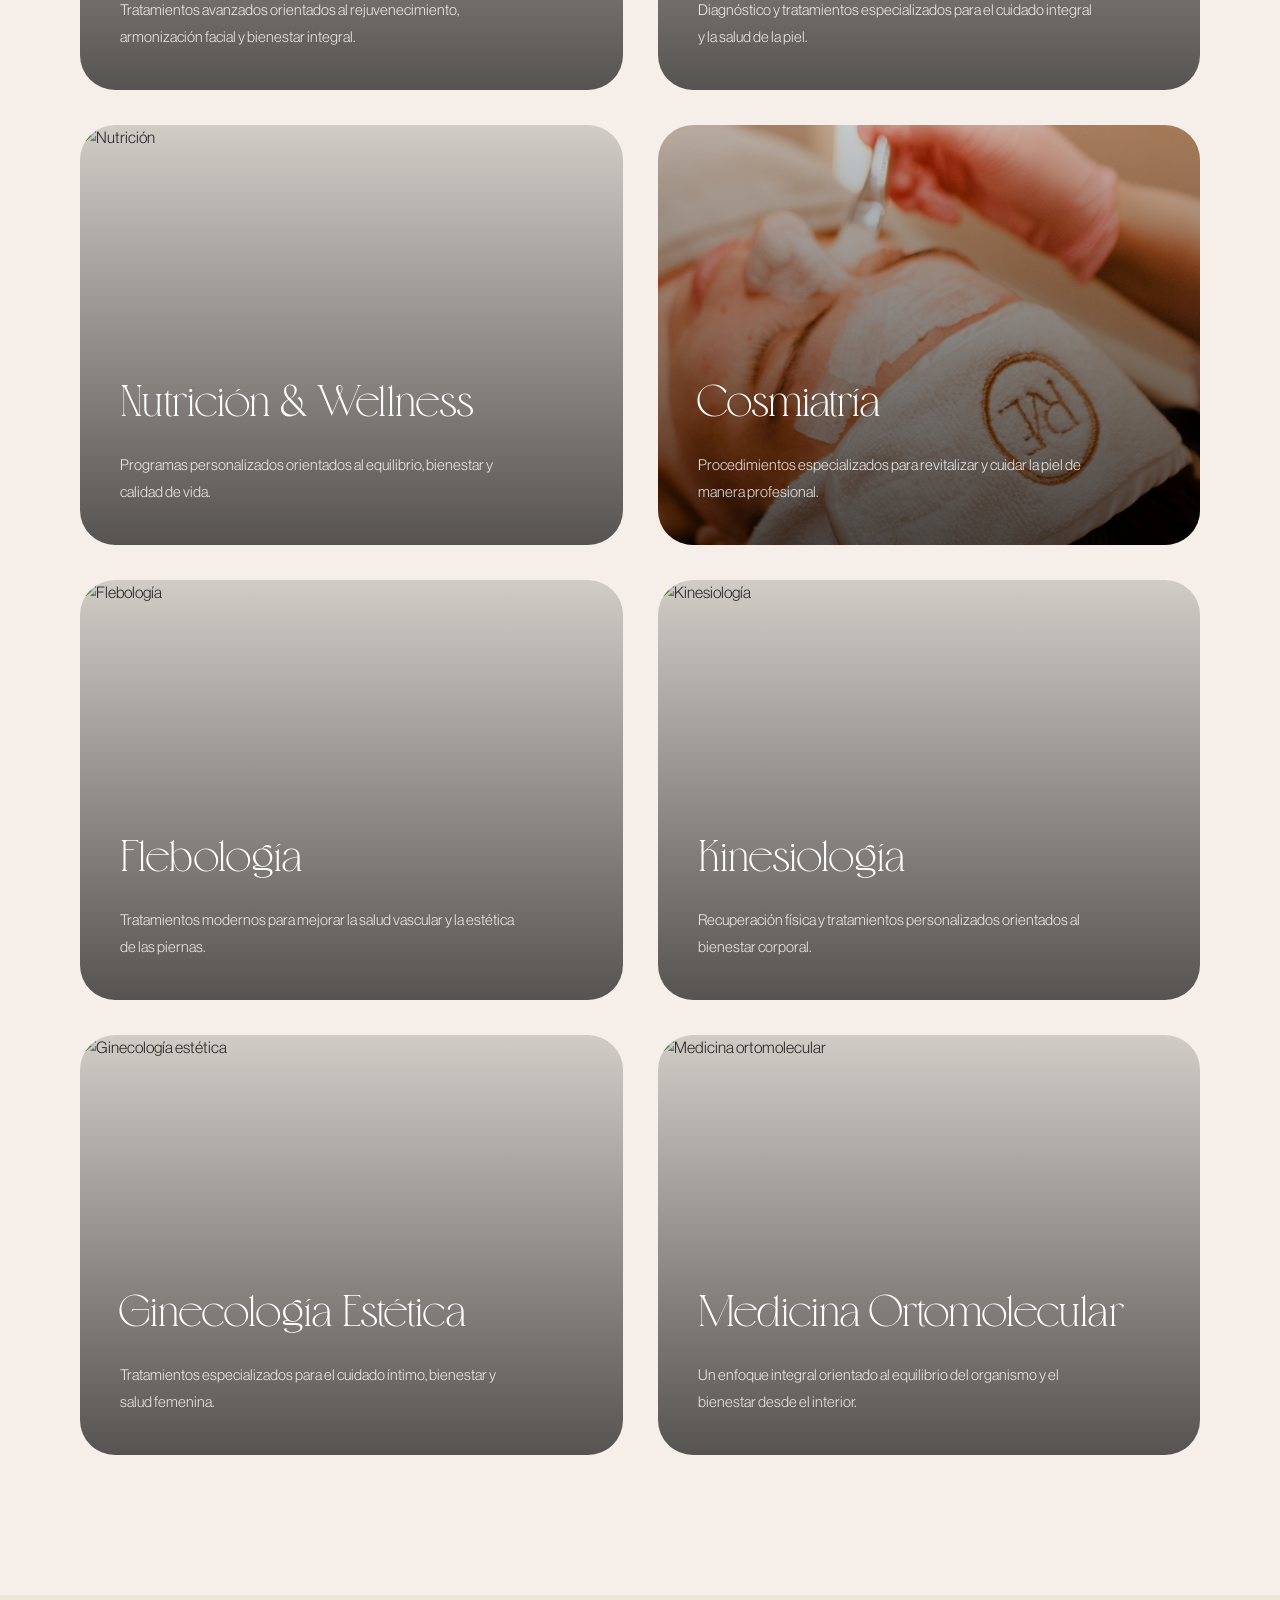
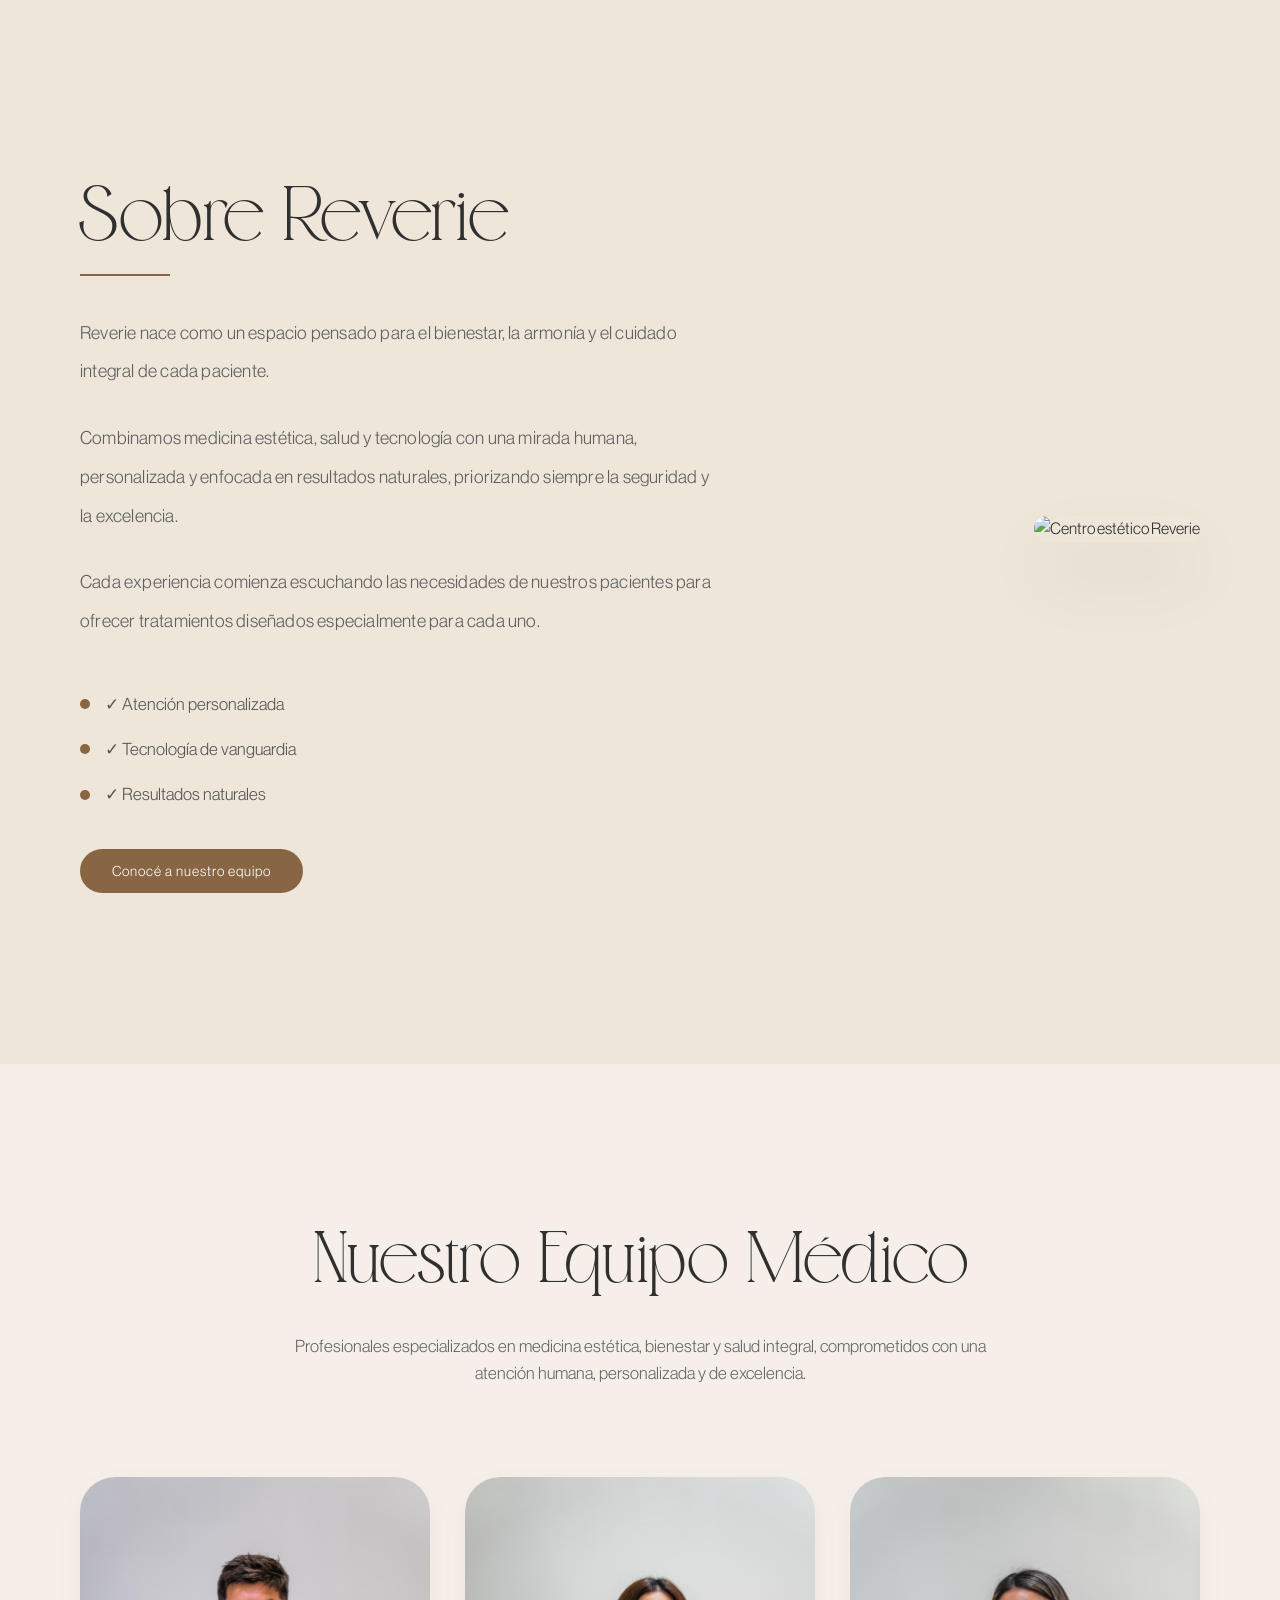
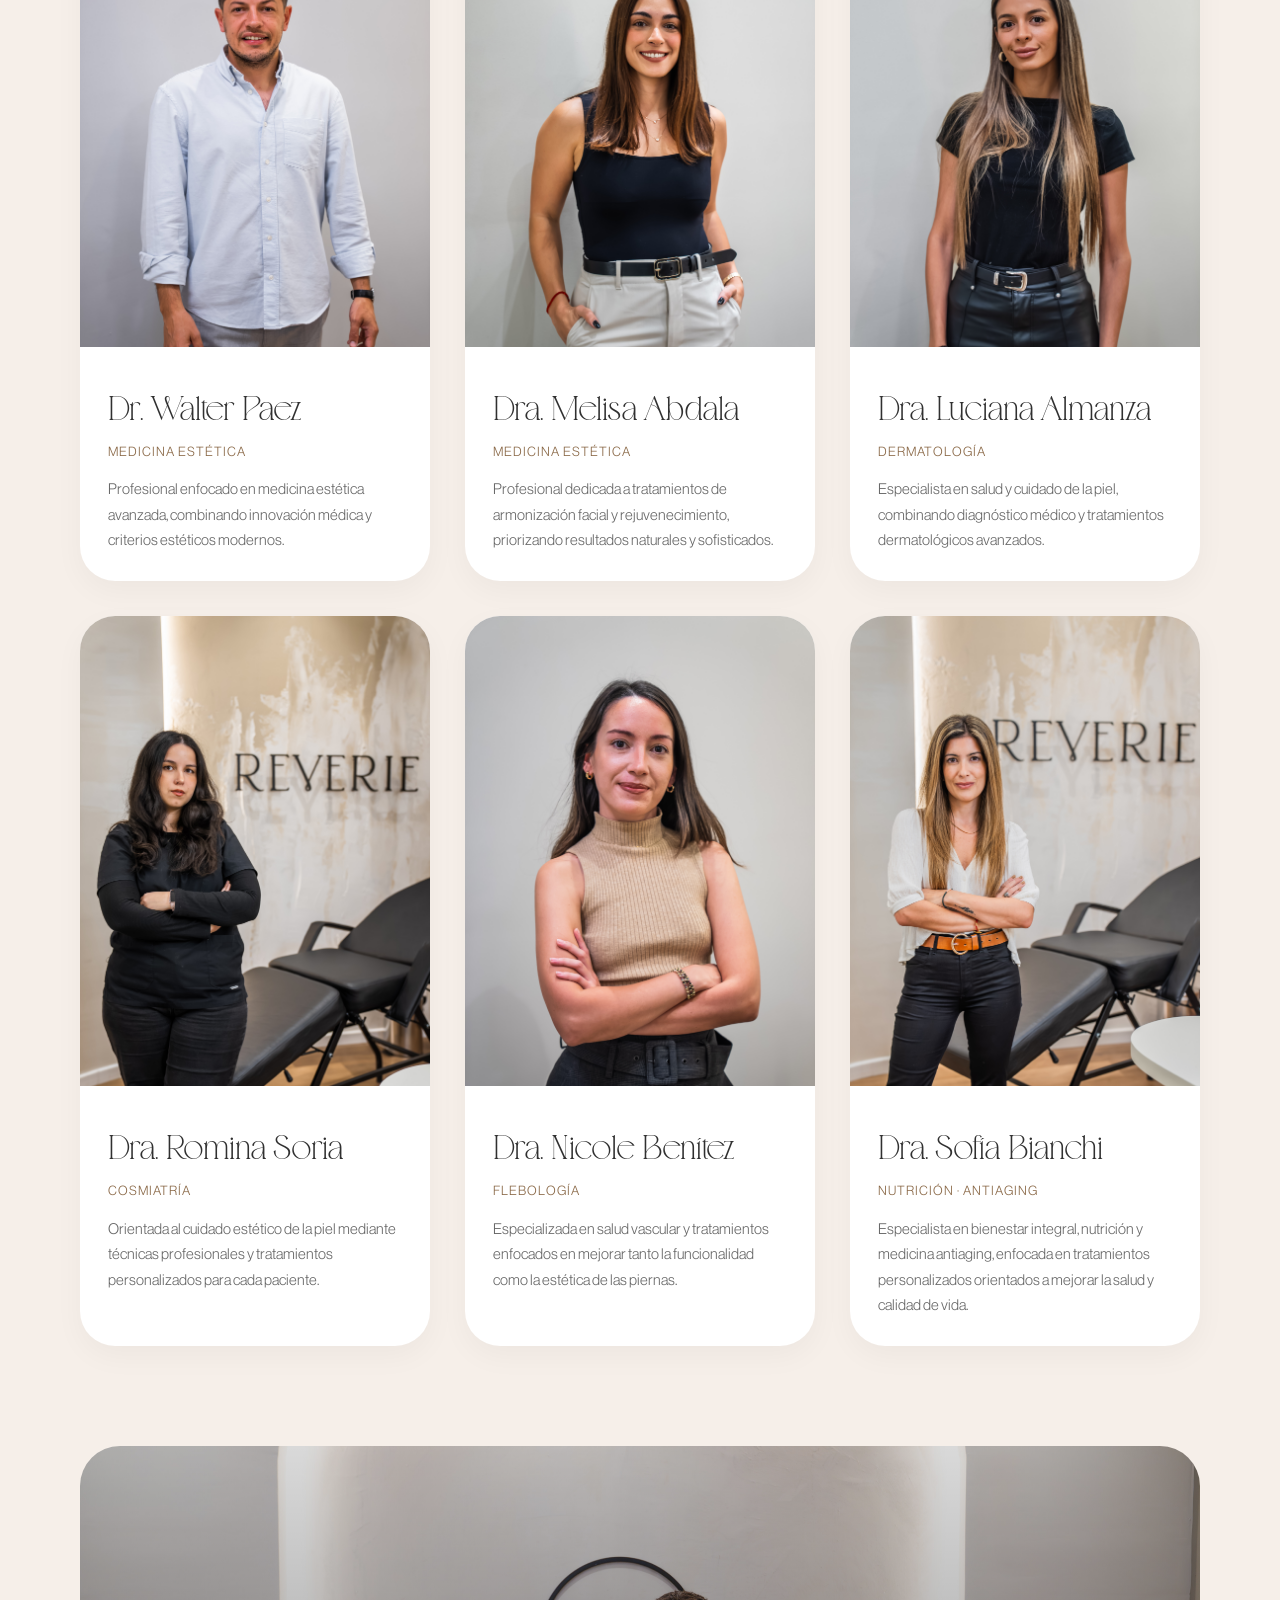
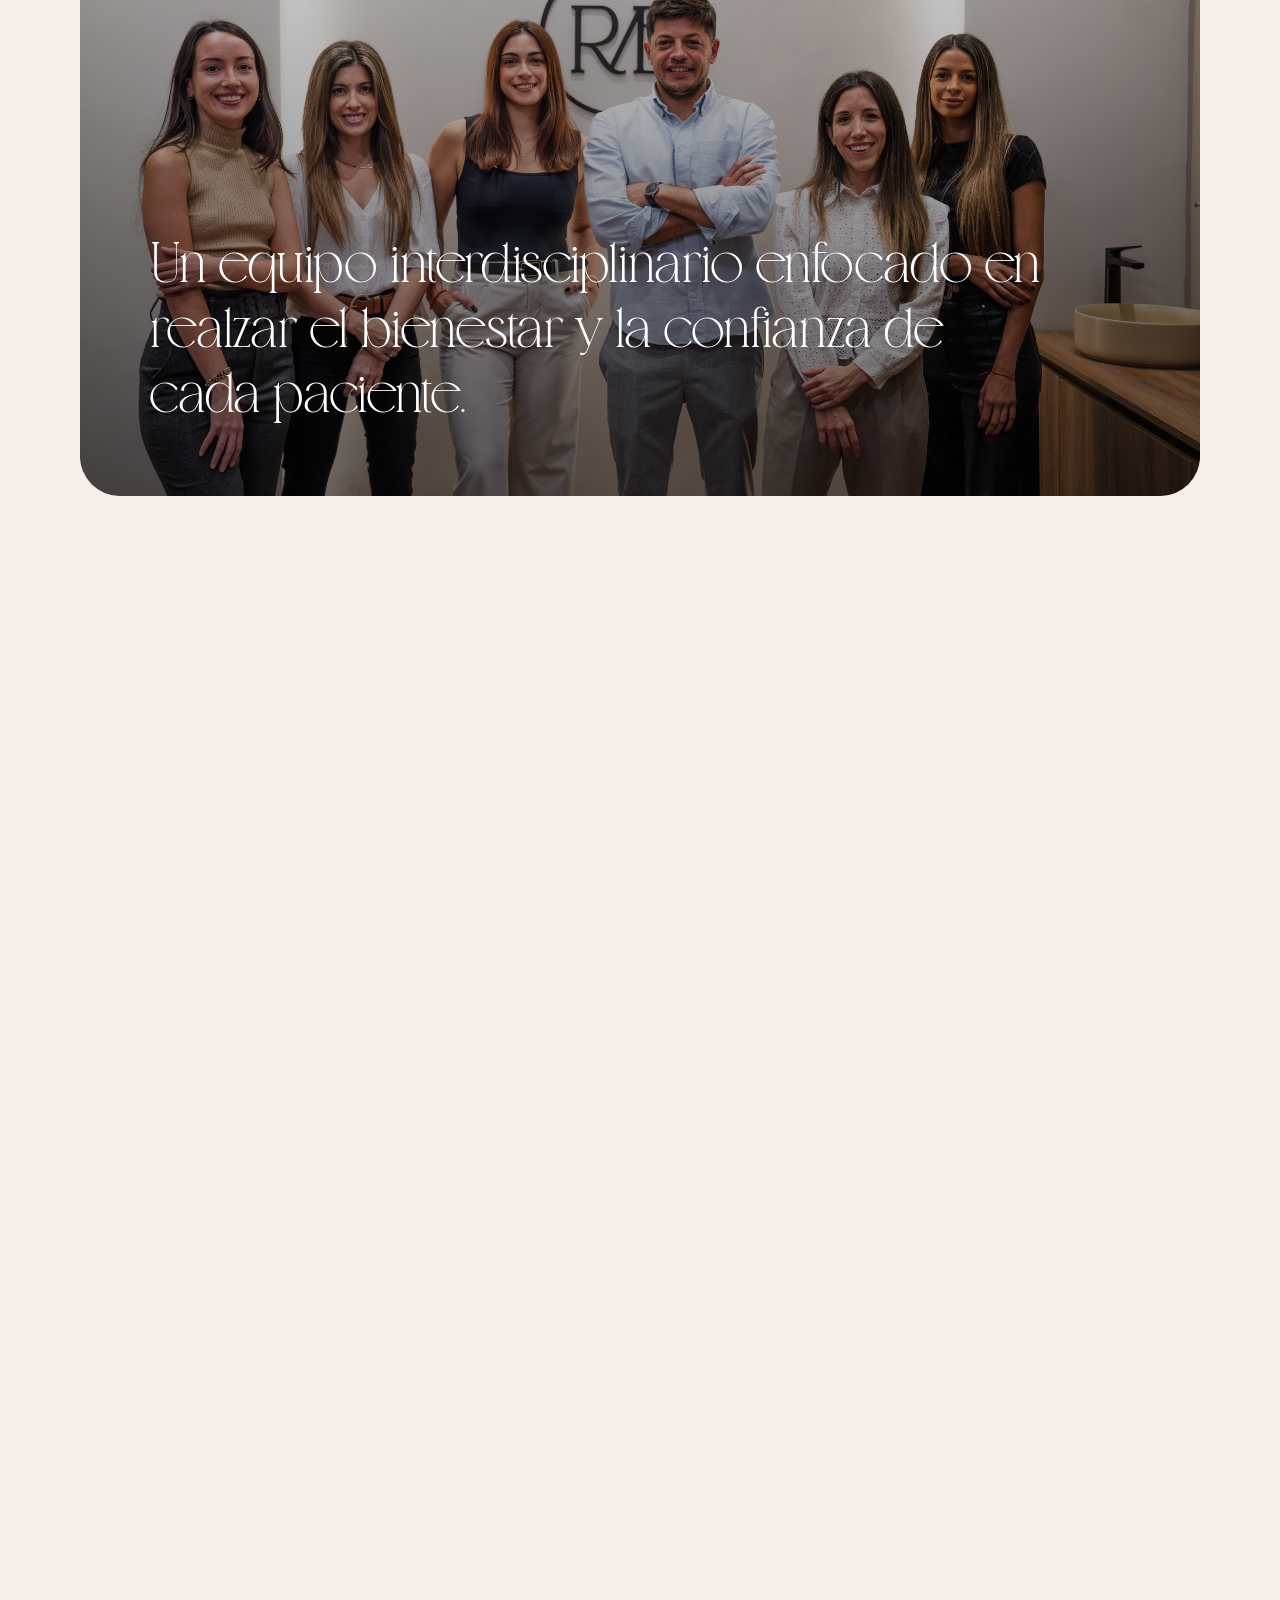
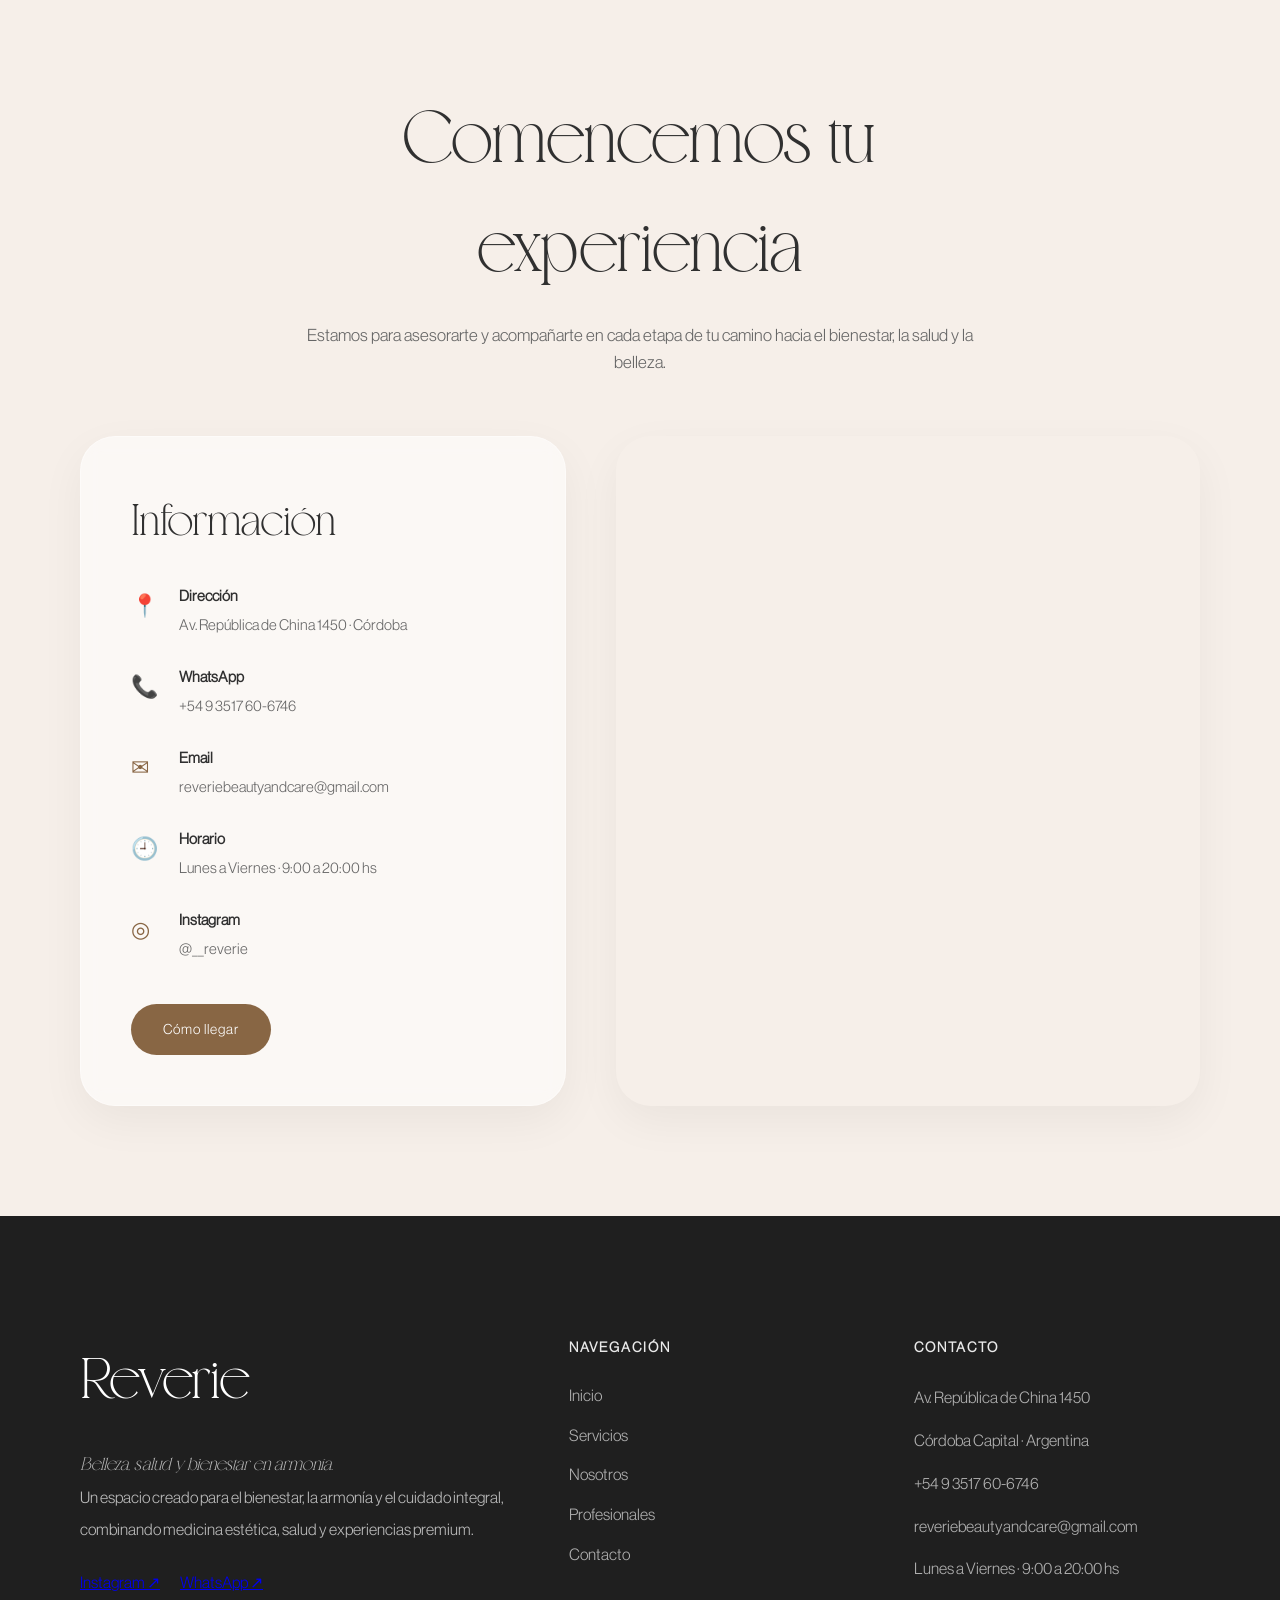
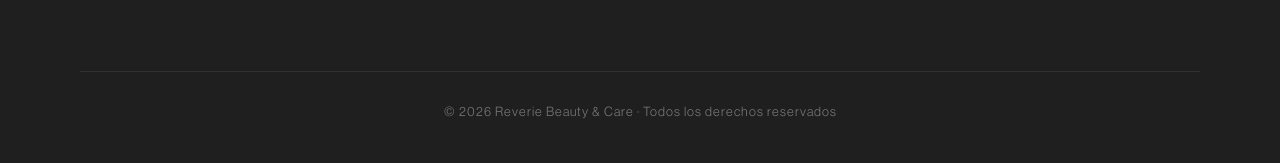
==== commit 1839ad5b: "Primera versión del sitio Reverie" ====
--- a/index.html
+++ b/index.html
@@ -27,8 +27,9 @@
     <a href="#">Inicio</a>
     <a href="#servicios">Servicios</a>
     <a href="#nosotros">Nosotros</a>
+    <a href="#equipo">Equipo</a>
     <a href="#contacto">Contacto</a>
-    <a href="#equipo">Equipo</a>
+    
 
     <a href="https://wa.me/5493510000000?text=Hola,%20quiero%20sacar%20un%20turno%20en%20Reverie" 
        class="btn-nav" 
@@ -42,8 +43,15 @@
 
 <section class="hero">
   <div class="hero-content">
-    <h1>Medicina estética & bienestar integral</h1>
-    <p>Cuidamos tu salud, realzamos tu belleza con un enfoque profesional y personalizado.</p>
+  <h1>
+    Belleza, salud y bienestar en armonía
+  </h1>
+
+  <p>
+    Un espacio exclusivo en Córdoba diseñado para combinar
+    medicina estética, bienestar integral y experiencias
+    premium orientadas al cuidado personal.
+  </p>
     
     <div class="hero-buttons">
       <a href="https://wa.me/5493510000000?text=Hola,%20me%20gustaría%20sacar%20un%20turno%20en%20Reverie" 
@@ -74,108 +82,240 @@
 
   <div class="services-container">
 
-    <div class="service-card">
-      <h3>Medicina estética</h3>
-      <p>Tratamientos avanzados para el cuidado y rejuvenecimiento facial y corporal.</p>
-    </div>
-
-    <div class="service-card">
+  <!-- MEDICINA ESTÉTICA -->
+
+  <div class="service-card">
+
+    <img src="assets/img/Servicio-MedicinaEstetica.jpg" alt="Medicina estética">
+
+    <div class="service-overlay">
+
+      <h3>Medicina Estética</h3>
+
+      <p>
+        Tratamientos avanzados orientados al rejuvenecimiento,
+        armonización facial y bienestar integral.
+      </p>
+
+    </div>
+
+  </div>
+
+  <!-- DERMATOLOGÍA -->
+
+  <div class="service-card">
+
+    <img src="assets/img/Servicio-Dermatologia.jpg" alt="Dermatología">
+
+    <div class="service-overlay">
+
       <h3>Dermatología</h3>
-      <p>Diagnóstico y tratamiento profesional de la piel.</p>
-    </div>
-
-    <div class="service-card">
-      <h3>Medicina ortomolecular</h3>
-      <p>Enfoque integral para equilibrar el organismo desde el interior.</p>
-    </div>
-
-    <div class="service-card">
+
+      <p>
+        Diagnóstico y tratamientos especializados para
+        el cuidado integral y la salud de la piel.
+      </p>
+
+    </div>
+
+  </div>
+
+  <!-- NUTRICIÓN -->
+
+  <div class="service-card">
+
+    <img src="assets/img/Servicio-Welness.jpg" alt="Nutrición">
+
+    <div class="service-overlay">
+
+      <h3>Nutrición & Wellness</h3>
+
+      <p>
+        Programas personalizados orientados al equilibrio,
+        bienestar y calidad de vida.
+      </p>
+
+    </div>
+
+  </div>
+
+  <!-- COSMIATRÍA -->
+
+  <div class="service-card">
+
+    <img src="assets/img/Servicio-Cosmiatria.jpg" alt="Cosmiatría">
+
+    <div class="service-overlay">
+
+      <h3>Cosmiatría</h3>
+
+      <p>
+        Procedimientos especializados para revitalizar
+        y cuidar la piel de manera profesional.
+      </p>
+
+    </div>
+
+  </div>
+
+  <!-- FLEBOLOGÍA -->
+
+  <div class="service-card">
+
+    <img src="assets/img/Servicio-Flebologia.jpg" alt="Flebología">
+
+    <div class="service-overlay">
+
       <h3>Flebología</h3>
-      <p>Tratamientos para mejorar la salud vascular y estética de las piernas.</p>
-    </div>
-
-    <div class="service-card">
+
+      <p>
+        Tratamientos modernos para mejorar la salud vascular
+        y la estética de las piernas.
+      </p>
+
+    </div>
+
+  </div>
+
+  <!-- KINESIOLOGÍA -->
+
+  <div class="service-card">
+
+    <img src="assets/img/Servicio-Kinsiologia.jpg" alt="Kinesiología">
+
+    <div class="service-overlay">
+
       <h3>Kinesiología</h3>
-      <p>Rehabilitación y recuperación post quirúrgica personalizada.</p>
-    </div>
-
-    <div class="service-card">
-      <h3>Nutrición</h3>
-      <p>Planes personalizados para mejorar tu bienestar y calidad de vida.</p>
-    </div>
-
-    <div class="service-card">
-      <h3>Ginecología estética</h3>
-      <p>Tratamientos especializados para el cuidado íntimo femenino.</p>
-    </div>
-
-    <div class="service-card">
-      <h3>Cosmiatría</h3>
-      <p>Cuidado de la piel con técnicas profesionales y productos de calidad.</p>
-    </div>
-
-  </div>
+
+      <p>
+        Recuperación física y tratamientos personalizados
+        orientados al bienestar corporal.
+      </p>
+
+    </div>
+
+  </div>
+
+  <!-- GINECOLOGÍA -->
+
+  <div class="service-card">
+
+    <img src="assets/img/Servicio-Ginecologia.jpg" alt="Ginecología estética">
+
+    <div class="service-overlay">
+
+      <h3>Ginecología Estética</h3>
+
+      <p>
+        Tratamientos especializados para el cuidado íntimo,
+        bienestar y salud femenina.
+      </p>
+
+    </div>
+
+  </div>
+
+  <!-- MEDICINA ORTOMOLECULAR -->
+
+  <div class="service-card">
+
+    <img src="assets/img/Servicio-MedicinaOrtomolecular.jpg" alt="Medicina ortomolecular">
+
+    <div class="service-overlay">
+
+      <h3>Medicina Ortomolecular</h3>
+
+      <p>
+        Un enfoque integral orientado al equilibrio del organismo
+        y el bienestar desde el interior.
+      </p>
+
+    </div>
+
+  </div>
+
+</div>
 </section>
 
 <section class="about hidden" id="nosotros">
   <div class="about-container">
 
     <div class="about-text">
-      <h2>Sobre Reverie</h2>
-
-      <p>
+
+    <h2>Sobre Reverie</h2>
+
+    <p>
         Reverie nace como un espacio pensado para el bienestar,
         la armonía y el cuidado integral de cada paciente.
-      </p>
-
-      <p>
+    </p>
+
+    <p>
         Combinamos medicina estética, salud y tecnología con una
-        mirada humana y personalizada, priorizando resultados
-        naturales y experiencias de calidad.
-      </p>
-
-      <p>
-        Cada detalle de nuestro espacio fue diseñado para transmitir
-        calma, confianza y sofisticación.
-      </p>
-    </div>
+        mirada humana, personalizada y enfocada en resultados
+        naturales, priorizando siempre la seguridad y la excelencia.
+    </p>
+
+    <p>
+        Cada experiencia comienza escuchando las necesidades de
+        nuestros pacientes para ofrecer tratamientos diseñados
+        especialmente para cada uno.
+    </p>
+
+    <div class="about-values">
+
+        <div>✓ Atención personalizada</div>
+
+        <div>✓ Tecnología de vanguardia</div>
+
+        <div>✓ Resultados naturales</div>
+
+    </div>
+
+    <a href="#equipo" class="btn-primary">
+        Conocé a nuestro equipo
+    </a>
+
+</div>
 
     <div class="about-image">
-      <img src="assets/img/tratamientoesteticoreal.jpg" alt="Centro estético Reverie">
+      <img src="assets/img/SobreNosotros.jpg" alt="Centro estético Reverie">
     </div>
 
   </div>
 </section>
 
-<section class="team hidden" id="equipo">
+<section class="team" id="equipo">
 
   <div class="team-header">
-    <h2>Profesionales</h2>
+    <h2>Nuestro Equipo Médico</h2>
 
     <p>
-      Un equipo interdisciplinario enfocado en brindar
-      atención personalizada, profesional y humana.
+      Profesionales especializados en medicina estética,
+      bienestar y salud integral, comprometidos con una
+      atención humana, personalizada y de excelencia.
     </p>
   </div>
 
   <div class="team-container">
 
     <!-- PROFESIONAL 1 -->
+
     <div class="team-card">
 
-      <img src="assets/img/profesional1.jpg" alt="Profesional">
+      <img src="assets/img/DrWalterPaez.jpg" alt="Dr Walter Paez">
 
       <div class="team-info">
 
-        <h3>Dra. Nombre</h3>
+        <h3>Dr. Walter Paez</h3>
 
         <div class="especialidad">
-          Medicina estética
+          Medicina Estética
         </div>
 
         <p>
-          Especialista en tratamientos faciales y armonización,
-          con enfoque en resultados naturales.
+          Profesional enfocado en medicina estética avanzada,
+          combinando innovación médica y criterios estéticos
+          modernos.
         </p>
 
       </div>
@@ -183,46 +323,139 @@
     </div>
 
     <!-- PROFESIONAL 2 -->
+
     <div class="team-card">
 
-      <img src="assets/img/profesional2.jpg" alt="Profesional">
+      <img src="assets/img/DraAbdalaMelisa-medicina estetica.jpg" alt="Dra Melisa Abdala">
 
       <div class="team-info">
 
-        <h3>Dra. Nombre</h3>
+        <h3>Dra. Melisa Abdala</h3>
+
+        <div class="especialidad">
+          Medicina Estética
+        </div>
+
+        <p>
+          Profesional dedicada a tratamientos de armonización facial
+          y rejuvenecimiento, priorizando resultados naturales
+          y sofisticados.
+        </p>
+
+      </div>
+
+    </div>
+
+    <!-- PROFESIONAL 3 -->
+
+    <div class="team-card">
+
+      <img src="assets/img/Luciana Almanza dermatología.jpg" alt="Dra Luciana Almanza">
+
+      <div class="team-info">
+
+        <h3>Dra. Luciana Almanza</h3>
 
         <div class="especialidad">
           Dermatología
         </div>
 
         <p>
-          Atención especializada en salud y cuidado integral
-          de la piel con tratamientos personalizados.
+          Especialista en salud y cuidado de la piel,
+          combinando diagnóstico médico y tratamientos
+          dermatológicos avanzados.
         </p>
 
       </div>
 
     </div>
 
-    <!-- PROFESIONAL 3 -->
+    <!-- PROFESIONAL 4 -->
+
     <div class="team-card">
 
-      <img src="assets/img/profesional3.jpg" alt="Profesional">
+      <img src="assets/img/Romina Soria, cosmiatria.jpg" alt="Dra Romina Soria">
 
       <div class="team-info">
 
-        <h3>Lic. Nombre</h3>
+        <h3>Dra. Romina Soria</h3>
 
         <div class="especialidad">
-          Kinesiología
+          Cosmiatría
         </div>
 
         <p>
-          Rehabilitación y tratamientos orientados al bienestar,
-          la recuperación y la calidad de vida.
+          Orientada al cuidado estético de la piel mediante
+          técnicas profesionales y tratamientos personalizados
+          para cada paciente.
         </p>
 
       </div>
+
+    </div>
+
+    <!-- PROFESIONAL 5 -->
+
+    <div class="team-card">
+
+      <img src="assets/img/Benítez Nicole, flebologia.jpg" alt="Dra Nicole Benítez">
+
+      <div class="team-info">
+
+        <h3>Dra. Nicole Benítez</h3>
+
+        <div class="especialidad">
+          Flebología
+        </div>
+
+        <p>
+          Especializada en salud vascular y tratamientos
+          enfocados en mejorar tanto la funcionalidad
+          como la estética de las piernas.
+        </p>
+
+      </div>
+
+    </div>
+
+    <!-- PROFESIONAL 6 -->
+    <div class="team-card">
+
+      <img src="assets/img/Bianchi Sofía _ nutricion, antiaging.jpg" alt="Dra Sofía Bianchi">
+
+      <div class="team-info">
+
+        <h3>Dra. Sofía Bianchi</h3>
+
+        <div class="especialidad">
+          Nutrición · Antiaging
+        </div>
+
+        <p>
+          Especialista en bienestar integral, nutrición y medicina antiaging,
+          enfocada en tratamientos personalizados orientados a mejorar
+          la salud y calidad de vida.
+        </p>
+
+      </div>
+
+    </div>
+    
+
+  </div>
+
+  <!-- FOTO GRUPAL -->
+
+  <div class="team-group">
+
+    <img src="assets/img/FotoEquipoReverie.jpg" alt="Equipo médico Reverie">
+
+    <div class="team-group-overlay">
+
+      <h3>
+        Un equipo interdisciplinario enfocado en
+        realzar el bienestar y la confianza de cada paciente.
+      </h3>
 
     </div>
 
@@ -244,18 +477,21 @@
   <div class="testimonials-container">
 
     <div class="testimonial-card">
+      <div class="rating">★★★★★</div>
       <p>"Excelente atención y resultados muy naturales. Me sentí acompañada en todo momento."</p>
-      <h4>— María G.</h4>
+      <h4>María G.</h4>
     </div>
 
     <div class="testimonial-card">
+      <div class="rating">★★★★★</div>
       <p>"El lugar transmite mucha confianza y profesionalismo. Totalmente recomendable."</p>
-      <h4>— Laura P.</h4>
+      <h4>Laura P.</h4>
     </div>
 
     <div class="testimonial-card">
+      <div class="rating">★★★★★</div>
       <p>"Noté cambios desde la primera sesión. Muy conforme con el tratamiento."</p>
-      <h4>— Carolina R.</h4>
+      <h4>Carolina R.</h4>
     </div>
 
   </div>
@@ -264,11 +500,10 @@
 <section class="contact hidden" id="contacto">
   <div class="contact-header">
 
-  <h2>Contacto</h2>
+  <h2>Comencemos tu experiencia</h2>
 
   <p>
-    Estamos para ayudarte y acompañarte en cada etapa
-    de tu experiencia en Reverie.
+    Estamos para asesorarte y acompañarte en cada etapa de tu camino hacia el bienestar, la salud y la belleza.
   </p>
 
 </div>
@@ -276,15 +511,72 @@
   <div class="contact-container">
 
     <div class="contact-info">
-      <h3>Información</h3>
-      <p><strong>Dirección:</strong> Córdoba Capital, Argentina</p>
-      <p><strong>Teléfono:</strong> +54 9 351 000 0000</p>
-      <p><strong>Horario:</strong> Lunes a Viernes de 9 a 18 hs</p>
-    </div>
+
+    <h3>Información</h3>
+
+    <div class="contact-item">
+        <span>📍</span>
+        <div>
+            <strong>Dirección</strong>
+            <p>Av. República de China 1450 · Córdoba</p>
+        </div>
+    </div>
+
+    <div class="contact-item">
+        <span>📞</span>
+        <div>
+            <strong>WhatsApp</strong>
+            <p>
+                <a href="https://wa.me/5493517606746" target="_blank">
+                    +54 9 3517 60-6746
+                </a>
+            </p>
+        </div>
+    </div>
+
+    <div class="contact-item">
+        <span>✉</span>
+        <div>
+            <strong>Email</strong>
+            <p>
+                <a href="mailto:reveriebeautyandcare@gmail.com">
+                    reveriebeautyandcare@gmail.com
+                </a>
+            </p>
+        </div>
+    </div>
+
+    <div class="contact-item">
+        <span>🕘</span>
+        <div>
+            <strong>Horario</strong>
+            <p>Lunes a Viernes · 9:00 a 20:00 hs</p>
+        </div>
+    </div>
+
+    <div class="contact-item">
+        <span>◎</span>
+        <div>
+            <strong>Instagram</strong>
+            <p>
+                <a href="https://instagram.com/__reverie" target="_blank">
+                    @__reverie
+                </a>
+            </p>
+        </div>
+    </div>
+
+    <a class="btn-primary contact-button"
+       href="https://maps.google.com/?q=Av+República+de+China+1450+Córdoba"
+       target="_blank">
+        Cómo llegar
+    </a>
+
+</div>
 
     <div class="contact-map">
       <iframe 
-        src="https://www.google.com/maps?q=Cordoba+Argentina&output=embed"
+        src="https://www.google.com/maps?q=Av+Republica+de+China+1450+Cordoba&output=embed"
         width="100%" 
         height="300" 
         style="border:0;" 
@@ -307,15 +599,40 @@
 
     <div class="footer-brand">
 
-      <h3>Reverie</h3>
-
-      <p>
-        Un espacio creado para el bienestar, la armonía
-        y el cuidado integral, combinando medicina estética,
-        salud y experiencias premium.
-      </p>
-
-    </div>
+  <h3>Reverie</h3>
+  <p class="footer-slogan">
+
+    Belleza, salud y bienestar en armonía.
+
+  </p>
+
+  
+  
+  <p>
+    Un espacio creado para el bienestar, la armonía
+    y el cuidado integral, combinando medicina estética,
+    salud y experiencias premium.
+  </p>
+
+  
+
+  <div class="footer-social">
+
+  <a href="https://instagram.com/__reverie" target="_blank">
+
+    Instagram ↗
+
+  </a>
+
+  <a href="https://wa.me/5493517606746" target="_blank">
+
+    WhatsApp ↗
+
+  </a>
+
+</div>
+
+</div>
 
     <div class="footer-links">
 
@@ -333,11 +650,15 @@
 
       <h4>Contacto</h4>
 
-      <p>Córdoba Capital, Argentina</p>
-
-      <p>+54 9 351 000 0000</p>
-
-      <p>Lunes a Viernes · 9 a 18 hs</p>
+      <p>Av. República de China 1450</p>
+
+      <p>Córdoba Capital · Argentina</p>
+
+      <p>+54 9 3517 60-6746</p>
+
+      <p>reveriebeautyandcare@gmail.com</p>
+
+      <p>Lunes a Viernes · 9:00 a 20:00 hs</p>
 
     </div>
 
@@ -346,10 +667,12 @@
   <div class="footer-bottom">
 
     <p>
-      © 2026 Reverie · Todos los derechos reservados
+
+    © 2026 Reverie Beauty & Care · Todos los derechos reservados
+
     </p>
 
-  </div>
+</div>
 
 </footer>
 
--- a/assets/css/styles-v2.css
+++ b/assets/css/styles-v2.css
@@ -0,0 +1,1433 @@
+/* =========================
+   FUENTES
+========================= */
+
+@font-face {
+  font-family: 'Gemola';
+  src: url('../fonts/Gemola.ttf') format('truetype');
+}
+
+@font-face {
+  font-family: 'Haas';
+  src: url('../fonts/Haas.ttf') format('truetype');
+}
+
+/* =========================
+   VARIABLES GLOBALES
+========================= */
+
+:root {
+  --bg-main: #F6EFE9;
+  --bg-soft: #EDE6D9;
+  --text-dark: #303030;
+  --accent: #886644;
+  --accent-hover: #6f5035;
+  --white: #FFFFFF;
+}
+
+/* =========================
+   RESET
+========================= */
+
+* {
+  margin: 0;
+  padding: 0;
+  box-sizing: border-box;
+
+  transition:
+    background-color 0.3s ease,
+    color 0.3s ease,
+    border-color 0.3s ease;
+}
+
+html {
+  scroll-behavior: smooth;
+}
+
+body {
+  background-color: var(--bg-main);
+  color: var(--text-dark);
+  font-family: 'Haas', sans-serif;
+  line-height: 1.6;
+  overflow-x: hidden;
+}
+
+
+/* =========================
+   HEADER
+========================= */
+
+.header {
+  position: fixed;
+  top: 0;
+  width: 100%;
+  padding: 20px 60px;
+  display: flex;
+  justify-content: space-between;
+  align-items: center;
+  z-index: 1000;
+
+  background: rgba(246, 239, 233, 0.75);
+  backdrop-filter: blur(10px);
+
+  border-bottom: 1px solid rgba(0,0,0,0.05);
+  transition: all 0.4s ease;
+}
+
+/* HEADER SCROLL */
+
+.header.scrolled {
+  padding: 14px 60px;
+
+  background: rgba(246, 239, 233, 0.95);
+
+  box-shadow: 0 5px 20px rgba(0,0,0,0.05);
+}
+
+.logo {
+  display: flex;
+  flex-direction: column;
+  align-items: center;
+}
+
+.logo-top {
+  height: 75px;
+}
+
+.logo-text {
+  height: 26px;
+  margin-top: 4px;
+}
+
+.nav {
+  display: flex;
+  align-items: center;
+  gap: 30px;
+}
+
+.nav a {
+  text-decoration: none;
+  color: var(--text-dark);
+  font-size: 14px;
+  letter-spacing: 1px;
+  transition: 0.3s ease;
+}
+
+.nav a:hover {
+  color: var(--accent);
+}
+
+.btn-nav {
+  border: 1px solid var(--accent);
+  padding: 12px 22px;
+  border-radius: 50px;
+  transition: 0.3s ease;
+}
+
+.btn-nav:hover {
+  background-color: var(--accent);
+  color: white !important;
+}
+
+
+
+
+
+
+
+/* =========================
+   HERO
+========================= */
+
+.hero {
+  position: relative;
+  height: 100vh;
+
+  display: flex;
+  align-items: center;
+  justify-content: center;
+  text-align: center;
+
+  background-image: url('../img/hero.jpg');
+  background-size: cover;
+  background-position: center;
+
+  padding: 0 20px;
+}
+
+.hero-content {
+  margin-top: 80px;
+}
+
+.hero::before {
+  content: "";
+  position: absolute;
+  inset: 0;
+
+  background: rgba(246, 239, 233, 0.45);
+}
+
+.hero-content {
+  position: relative;
+  z-index: 2;
+  max-width: 900px;
+}
+
+.hero h1 {
+  font-family: 'Gemola', serif;
+  font-size: 88px;
+  font-weight: 400;
+  line-height: 1.1;
+
+  margin-bottom: 25px;
+  color: var(--text-dark);
+}
+
+.hero p {
+  font-size: 18px;
+  max-width: 650px;
+  margin: auto;
+  margin-bottom: 40px;
+
+  color: #4d4d4d;
+}
+
+.hero-buttons {
+  display: flex;
+  justify-content: center;
+  gap: 20px;
+}
+
+.btn-primary,
+.btn-secondary {
+  padding: 14px 32px;
+  border-radius: 50px;
+  text-decoration: none;
+  transition: 0.3s ease;
+  font-size: 14px;
+  letter-spacing: 1px;
+}
+
+.btn-primary {
+  background-color: var(--accent);
+  color: white;
+}
+
+.btn-primary:hover {
+  background-color: var(--accent-hover);
+}
+
+.btn-secondary {
+  border: 1px solid var(--accent);
+  color: var(--accent);
+}
+
+.btn-secondary:hover {
+  background-color: var(--accent);
+  color: white;
+}
+
+
+
+/* =========================
+   SERVICES
+========================= */
+
+.services {
+  padding: 140px 80px;
+  background-color: var(--bg-main);
+}
+
+.services-header {
+  text-align: center;
+  max-width: 700px;
+  margin: auto;
+  margin-bottom: 80px;
+}
+
+.services-header h2 {
+  font-family: 'Gemola', serif;
+  font-size: 64px;
+  font-weight: 400;
+
+  margin-bottom: 20px;
+}
+
+.services-header p {
+  color: #666;
+  font-size: 17px;
+}
+
+.services-container {
+  display: grid;
+  grid-template-columns: repeat(2, 1fr);
+  gap: 30px;
+}
+
+.services-container {
+  display: grid;
+
+  grid-template-columns: repeat(2, 1fr);
+
+  gap: 35px;
+}
+
+.service-card {
+  position: relative;
+
+  height: 420px;
+
+  overflow: hidden;
+
+  border-radius: 35px;
+
+  cursor: pointer;
+}
+
+.service-card img {
+  width: 100%;
+  height: 100%;
+
+  object-fit: cover;
+
+  transition: transform 0.8s ease;
+}
+
+.service-card:hover img {
+  transform: scale(1.06);
+}
+
+.service-overlay {
+  position: absolute;
+
+  inset: 0;
+
+  background:
+    linear-gradient(
+      to top,
+      rgba(0,0,0,0.65),
+      rgba(0,0,0,0.15)
+    );
+
+  display: flex;
+
+  flex-direction: column;
+
+  justify-content: end;
+
+  padding: 40px;
+
+  color: white;
+}
+
+.service-overlay h3 {
+  font-family: 'Gemola', serif;
+
+  font-size: 42px;
+
+  font-weight: 400;
+
+  margin-bottom: 15px;
+}
+
+.service-overlay p {
+  font-size: 15px;
+
+  line-height: 1.8;
+
+  color: rgba(255,255,255,0.85);
+
+  max-width: 400px;
+}
+
+/* =========================
+   ABOUT
+========================= */
+
+.about {
+  padding: 180px 80px;
+  background-color: var(--bg-soft);
+}
+
+.about-container {
+  display: grid;
+  grid-template-columns: 1.25fr 0.75fr;
+  align-items: center;
+  gap: 100px;
+  max-width: 1450px;
+  margin: auto;
+}
+
+.about-text {
+  max-width: 700px;
+}
+
+.about-text h2 {
+  font-family: 'Gemola', serif;
+  font-size: 72px;
+  font-weight: 400;
+  line-height: 1.1;
+
+  position: relative;
+
+  margin-bottom: 60px;
+}
+
+.about-text h2::after {
+
+  content: "";
+
+  position: absolute;
+
+  left: 0;
+  bottom: -22px;
+
+  width: 90px;
+  height: 2px;
+
+  background: var(--accent);
+
+}
+
+.about-text p {
+
+  font-size: 18px;
+
+  line-height: 2.15;
+
+  letter-spacing: .2px;
+
+  color: #5F5F5F;
+
+  margin-bottom: 28px;
+
+}
+
+.about-image {
+
+  max-width: 500px;
+
+  margin-left: auto;
+
+  border-radius: 35px;
+
+  overflow: hidden;
+
+  box-shadow:
+      0 35px 70px rgba(0,0,0,.08);
+
+}
+
+.about-image img {
+
+  width: 100%;
+
+  display: block;
+
+  transition: transform .8s ease;
+
+}
+
+.about-image:hover img{
+
+  transform: scale(1.05);
+
+}
+
+/* VALORES */
+
+.about-values{
+
+    margin:50px 0;
+
+    display:grid;
+
+    gap:18px;
+
+}
+
+.about-values div{
+
+    display:flex;
+
+    align-items:center;
+
+    gap:15px;
+
+    font-size:17px;
+
+    color:#555;
+
+    font-weight:500;
+
+}
+
+.about-values div::before{
+
+    content:"";
+
+    width:10px;
+
+    height:10px;
+
+    border-radius:50%;
+
+    background:var(--accent);
+
+}
+
+
+/* =========================
+   TEAM
+========================= */
+
+.team {
+  padding: 140px 80px;
+
+  background-color: var(--bg-main);
+}
+
+.team-header {
+  text-align: center;
+
+  max-width: 750px;
+
+  margin: auto;
+  margin-bottom: 90px;
+}
+
+.team-header h2 {
+  font-family: 'Gemola', serif;
+
+  font-size: 68px;
+  font-weight: 400;
+
+  margin-bottom: 20px;
+}
+
+.team-header p {
+  color: #666;
+
+  font-size: 17px;
+}
+
+.team-container {
+  display: grid;
+
+  grid-template-columns: repeat(3, 1fr);
+
+  gap: 35px;
+}
+
+.team-card {
+  position: relative;
+
+  overflow: hidden;
+
+  border-radius: 35px;
+
+  background-color: white;
+
+  transition: 0.5s ease;
+
+  box-shadow:
+  0 10px 30px rgba(0,0,0,0.04);
+}
+
+.team-card:hover {
+  transform: translateY(-10px);
+}
+
+.team-card img {
+  width:100%;
+
+    height:470px;
+
+    object-fit:cover;
+
+    object-position:center top;
+}
+
+.team-card:hover img {
+  transform: scale(1.03);
+}
+
+.team-info {
+  padding: 28px;
+}
+
+.team-card h3 {
+  font-family: 'Gemola', serif;
+
+  font-size: 32px;
+  font-weight: 400;
+
+  margin-bottom: 8px;
+}
+
+.especialidad {
+  color: var(--accent);
+
+  letter-spacing: 1px;
+
+  margin-bottom: 14px;
+
+  font-size: 13px;
+
+  text-transform: uppercase;
+}
+
+.team-card p {
+  color: #666;
+
+  line-height: 1.7;
+
+  font-size: 15px;
+}
+
+
+
+
+
+/* =========================
+   TESTIMONIALS
+========================= */
+
+.testimonials {
+  padding: 140px 80px;
+  background:
+    radial-gradient(circle at top,
+      rgba(255,255,255,.25),
+      transparent 55%),
+    var(--bg-soft);
+}
+
+.testimonials-header {
+  text-align: center;
+  max-width: 700px;
+  margin: 0 auto 100px;
+}
+
+.testimonials-header h2 {
+  font-family: 'Gemola', serif;
+  font-size: 68px;
+  font-weight: 400;
+  margin-bottom: 28px;
+}
+
+.testimonials-header p {
+  color: #666;
+  font-size: 17px;
+  line-height: 1.8;
+}
+
+.testimonials-container {
+  max-width: 1350px;
+  margin: 0 auto;
+
+  display: grid;
+  grid-template-columns: repeat(3, 1fr);
+  gap: 40px;
+}
+
+.testimonial-card {
+  background: rgba(255,255,255,.45);
+  border: 1px solid rgba(255,255,255,.7);
+  backdrop-filter: blur(10px);
+
+  border-radius: 35px;
+  padding: 50px;
+
+  min-height: 310px;
+
+  display: flex;
+  flex-direction: column;
+  justify-content: center;
+
+  box-shadow: 0 15px 40px rgba(0,0,0,.05);
+
+  transition:
+    transform .45s ease,
+    box-shadow .45s ease;
+}
+
+.testimonial-card:hover {
+  transform: translateY(-10px);
+  box-shadow: 0 30px 70px rgba(0,0,0,.08);
+}
+
+.testimonial-card::before {
+  content: "“";
+  font-family: serif;
+  font-size: 60px;
+  line-height: 1;
+  color: var(--accent);
+  opacity: .65;
+  display: block;
+  margin-bottom: 20px;
+}
+
+.testimonial-card p {
+  color: #4f4f4f;
+  font-size: 16px;
+  line-height: 1.9;
+  font-weight: 300;
+
+  max-width: 90%;
+
+  margin-bottom: 35px;
+}
+
+.testimonial-card h4 {
+  position: relative;
+
+  padding-top: 22px;
+
+  font-size: 14px;
+  letter-spacing: 1px;
+  text-transform: uppercase;
+
+  color: var(--accent);
+}
+
+.testimonial-card h4::before {
+  content: "";
+  position: absolute;
+
+  top: 0;
+  left: 0;
+
+  width: 45px;
+  height: 1px;
+
+  background: var(--accent);
+}
+
+.rating{
+    color: var(--accent);
+    font-size: 13px;
+    letter-spacing: 3px;
+    margin-bottom: 18px;
+    opacity: .9;
+}
+
+/* =========================
+   CONTACT
+========================= */
+
+.contact {
+  padding: 110px 80px;
+
+  background-color: var(--bg-main);
+}
+
+.contact-header {
+  text-align: center;
+
+  max-width: 700px;
+
+  margin: auto;
+  margin-bottom: 60px;
+}
+
+.contact-header h2 {
+  font-family: 'Gemola', serif;
+
+  font-size: 68px;
+  font-weight: 400;
+
+  margin-bottom: 20px;
+}
+
+.contact-header p {
+  color: #666;
+
+  font-size: 17px;
+}
+
+.contact-container {
+  display: grid;
+
+  grid-template-columns: 1fr 1.2fr;
+
+  gap: 50px;
+
+  align-items: stretch;
+}
+
+.contact-info {
+  background: rgba(255,255,255,0.55);
+
+  backdrop-filter: blur(10px);
+
+  padding: 50px;
+
+  border-radius: 35px;
+
+  border: 1px solid rgba(255,255,255,0.4);
+
+  box-shadow:
+
+0 15px 45px rgba(0,0,0,.05);
+}
+
+
+
+.contact-info h3 {
+  font-family: 'Gemola', serif;
+
+  font-size: 42px;
+  font-weight: 400;
+
+  margin-bottom: 30px;
+}
+
+.contact-info p {
+  color: #666;
+
+  line-height: 2;
+
+  margin-bottom: 20px;
+
+  font-size: 15px;
+}
+
+.contact-item{
+
+display:flex;
+
+align-items:flex-start;
+
+gap:18px;
+
+margin-bottom:28px;
+
+}
+
+.contact-item span{
+
+font-size:22px;
+
+width:30px;
+
+color:var(--accent);
+
+margin-top:4px;
+
+}
+
+.contact-item strong{
+
+display:block;
+
+margin-bottom:5px;
+
+font-size:15px;
+
+font-weight:600;
+
+color:#303030;
+
+}
+
+.contact-item p{
+
+margin:0;
+
+line-height:1.6;
+
+}
+
+.contact-item a{
+
+text-decoration:none;
+
+color:#666;
+
+transition:.3s;
+
+}
+
+.contact-item a:hover{
+
+color:var(--accent);
+
+}
+
+.contact-button{
+
+margin-top:15px;
+
+display:inline-block;
+
+}
+
+.contact-map {
+  overflow: hidden;
+
+  border-radius: 35px;
+
+  box-shadow:
+
+0 15px 45px rgba(0,0,0,.05);
+}
+
+.contact-map iframe {
+  width: 100%;
+  height: 100%;
+
+  min-height: 450px;
+
+  border: none;
+
+  filter: grayscale(100%) contrast(1.1);
+}
+
+
+
+
+.whatsapp-float {
+  position: fixed;
+  bottom: 20px;
+  right: 20px;
+  background-color: #886644;
+  backdrop-filter: blur(10px);
+  border: 1px solid rgba(255,255,255,0.2);
+  color: white;
+  padding: 12px 18px;
+  border-radius: 30px;
+  text-decoration: none;
+  font-size: 14px;
+  box-shadow: 0 5px 15px rgba(0,0,0,0.2);
+  transition: 0.3s;
+}
+
+.whatsapp-float:hover {
+  background-color: #b2a487;
+}
+
+
+
+.login {
+  height: 100vh;
+  display: flex;
+  justify-content: center;
+  align-items: center;
+  background-color: #F5F5F5;
+}
+
+.login-container {
+  background: white;
+  padding: 40px;
+  border-radius: 15px;
+  width: 300px;
+  text-align: center;
+  box-shadow: 0 10px 25px rgba(0,0,0,0.1);
+}
+
+.login-container h2 {
+  font-family: 'Playfair Display', serif;
+  margin-bottom: 20px;
+}
+
+.login-container input {
+  width: 100%;
+  padding: 10px;
+  margin-bottom: 15px;
+  border: 1px solid #ddd;
+  border-radius: 8px;
+}
+
+.login-container button {
+  width: 100%;
+  padding: 10px;
+  background-color: #C8B89D;
+  color: white;
+  border: none;
+  border-radius: 25px;
+  cursor: pointer;
+}
+
+.login-container button:hover {
+  background-color: #b2a487;
+}
+
+
+
+
+@media (max-width: 768px) {
+  .header {
+    flex-direction: column;
+    padding: 15px;
+  }
+
+  .nav {
+    display: flex;
+    flex-direction: column;
+    gap: 10px;
+    margin-top: 10px;
+  }
+
+  .nav a {
+    margin: 0;
+  }
+}
+
+@media (max-width: 768px) {
+  .hero {
+    height: auto;
+    padding: 60px 20px;
+  }
+
+  .hero h1 {
+    font-size: 28px;
+  }
+
+  .hero p {
+    font-size: 16px;
+  }
+
+  .hero-buttons {
+    flex-direction: column;
+  }
+
+  .btn-primary,
+  .btn-secondary {
+    width: 100%;
+  }
+}
+
+@media (max-width: 768px) {
+  .services {
+    padding: 60px 20px;
+  }
+}
+
+@media (max-width: 768px) {
+  .about-container {
+    flex-direction: column;
+    text-align: center;
+  }
+
+  .about-text {
+    text-align: center;
+  }
+}
+
+@media (max-width: 768px) {
+  .contact-container {
+    flex-direction: column;
+  }
+
+  .contact-info {
+    text-align: center;
+  }
+}
+
+.whatsapp-float {
+  font-size: 13px;
+  padding: 10px 15px;
+}
+
+
+
+
+
+/* =========================
+   FOOTER
+========================= */
+
+.footer {
+  background-color: #1F1F1F;
+
+  color: white;
+
+  padding: 120px 80px 40px;
+}
+
+.footer-container {
+  display: grid;
+
+  grid-template-columns: 1.5fr 1fr 1fr;
+
+  gap: 60px;
+
+  margin-bottom: 70px;
+}
+
+.footer-brand h3 {
+  font-family: 'Gemola', serif;
+
+  font-size: 54px;
+  font-weight: 400;
+
+  margin-bottom: 25px;
+}
+
+.footer-brand p {
+  color: rgba(255,255,255,0.7);
+
+  line-height: 2;
+
+  max-width: 450px;
+}
+
+.footer h4 {
+  font-size: 14px;
+
+  letter-spacing: 2px;
+
+  text-transform: uppercase;
+
+  margin-bottom: 25px;
+
+  color: rgba(255,255,255,0.9);
+}
+
+.footer-links a {
+  display: block;
+
+  text-decoration: none;
+
+  color: rgba(255,255,255,0.65);
+
+  margin-bottom: 14px;
+
+  transition: 0.3s ease;
+}
+
+.footer-links a:hover {
+  color: white;
+}
+
+.footer-contact p {
+  color: rgba(255,255,255,0.65);
+
+  margin-bottom: 14px;
+
+  line-height: 1.8;
+}
+
+.footer-bottom {
+  border-top: 1px solid rgba(255,255,255,0.08);
+
+  padding-top: 30px;
+
+  text-align: center;
+}
+
+.footer-bottom p {
+  color: rgba(255,255,255,0.4);
+
+  font-size: 13px;
+
+  letter-spacing: 1px;
+}
+
+.footer-social {
+  display: flex;
+
+  gap: 20px;
+
+  margin-top: 25px;
+}
+
+.footer-social a{
+
+display:inline-flex;
+
+align-items:center;
+
+gap:8px;
+
+padding-bottom:4px;
+
+border-bottom:1px solid transparent;
+
+transition:.35s;
+
+}
+
+.footer-social a:hover{
+
+border-color:#886644;
+
+transform:translateY(-2px);
+
+}
+
+.footer-slogan{
+
+margin-top:25px;
+
+font-style:italic;
+
+font-size:17px;
+
+color:#c8b89d;
+
+font-family:'Gemola',serif;
+
+}
+
+
+
+/* =========================
+   SCROLL ANIMATIONS
+========================= */
+
+.hidden {
+  opacity: 0;
+
+  transform: translateY(40px);
+
+  transition:
+    opacity 1s ease,
+    transform 1s ease;
+}
+
+.show {
+  opacity: 1;
+
+  transform: translateY(0);
+}
+
+
+
+
+/* =========================
+   MOBILE MENU
+========================= */
+
+.menu-toggle {
+  display: none;
+
+  font-size: 32px;
+
+  cursor: pointer;
+
+  color: var(--text-dark);
+}
+
+/* MOBILE */
+
+@media (max-width: 768px) {
+
+  .menu-toggle {
+    display: block;
+  }
+
+  .nav {
+    position: absolute;
+
+    top: 100%;
+    left: 0;
+
+    width: 100%;
+
+    background: rgba(246, 239, 233, 0.98);
+
+    backdrop-filter: blur(10px);
+
+    flex-direction: column;
+
+    align-items: center;
+
+    gap: 25px;
+
+    padding: 35px 0;
+
+    display: none;
+  }
+
+  .nav.active {
+    display: flex;
+  }
+
+  .header {
+    padding: 20px;
+  }
+
+  .logo-top {
+    height: 60px;
+  }
+
+  .hero h1 {
+    font-size: 48px;
+  }
+
+  .team-container,
+  .services-container,
+  .testimonials-container,
+  .footer-container {
+    grid-template-columns: 1fr;
+  }
+
+  .about-container,
+  .contact-container {
+    flex-direction: column;
+  }
+
+}
+
+
+
+/* =========================
+   TEAM GROUP PHOTO
+========================= */
+
+.team-group {
+  position: relative;
+
+  margin-top: 100px;
+
+  border-radius: 40px;
+
+  overflow: hidden;
+
+  height: 650px;
+}
+
+.team-group img {
+  width: 100%;
+  height: 100%;
+
+  object-fit: cover;
+
+  transition: transform 0.8s ease;
+}
+
+.team-group:hover img {
+  transform: scale(1.03);
+}
+
+.team-group-overlay {
+  position: absolute;
+
+  inset: 0;
+
+  background:
+    linear-gradient(
+      to top,
+      rgba(0,0,0,0.55),
+      rgba(0,0,0,0.15)
+    );
+
+  display: flex;
+
+  align-items: end;
+
+  padding: 70px;
+}
+
+.team-group-overlay h3 {
+  color: white;
+
+  font-family: 'Gemola', serif;
+
+  font-size: 54px;
+
+  font-weight: 400;
+
+  line-height: 1.2;
+
+  max-width: 900px;
+}
+
+/* MOBILE */
+
+@media (max-width: 768px) {
+
+  .team-group {
+    height: 420px;
+  }
+
+  .team-group-overlay {
+    padding: 35px;
+  }
+
+  .team-group-overlay h3 {
+    font-size: 30px;
+  }
+
+}
+
+.team-card::after {
+  content: "";
+
+  position: absolute;
+  inset: 0;
+
+  background:
+    linear-gradient(
+      to top,
+      rgba(0,0,0,0.18),
+      transparent
+    );
+
+  opacity: 0;
+
+  transition: 0.4s ease;
+}
+
+.team-card:hover::after {
+  opacity: 1;
+}
+
+
+
+/* ABOUT MOBILE */
+
+@media(max-width:768px){
+
+.about{
+
+    padding:100px 30px;
+
+}
+
+.about-container{
+
+    grid-template-columns:1fr;
+
+    gap:60px;
+
+}
+
+.about-text{
+
+    max-width:100%;
+
+    text-align:center;
+
+}
+
+.about-text h2{
+
+    font-size:52px;
+
+}
+
+.about-text h2::after{
+
+    left:50%;
+
+    transform:translateX(-50%);
+
+}
+
+.about-values{
+
+    justify-items:center;
+
+}
+
+.about-image{
+
+    margin:auto;
+
+    max-width:420px;
+
+}
+
+}
